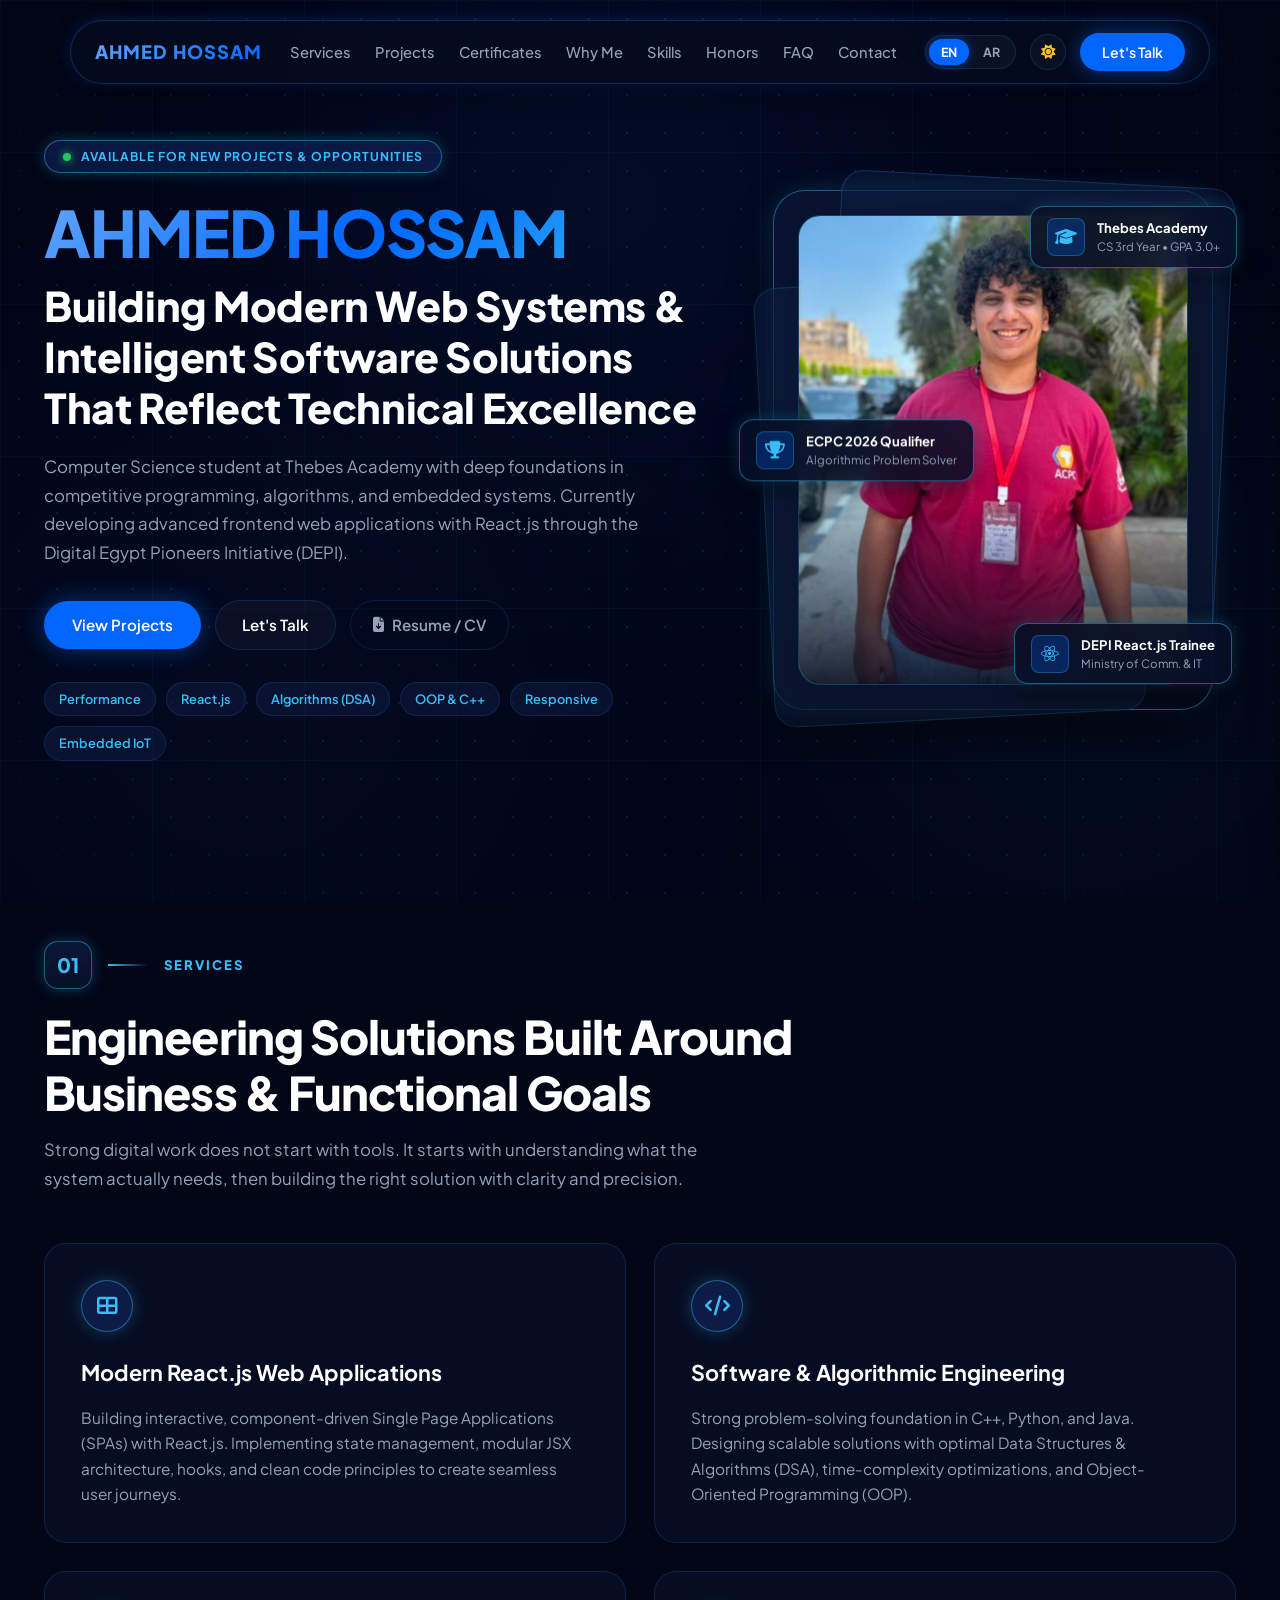
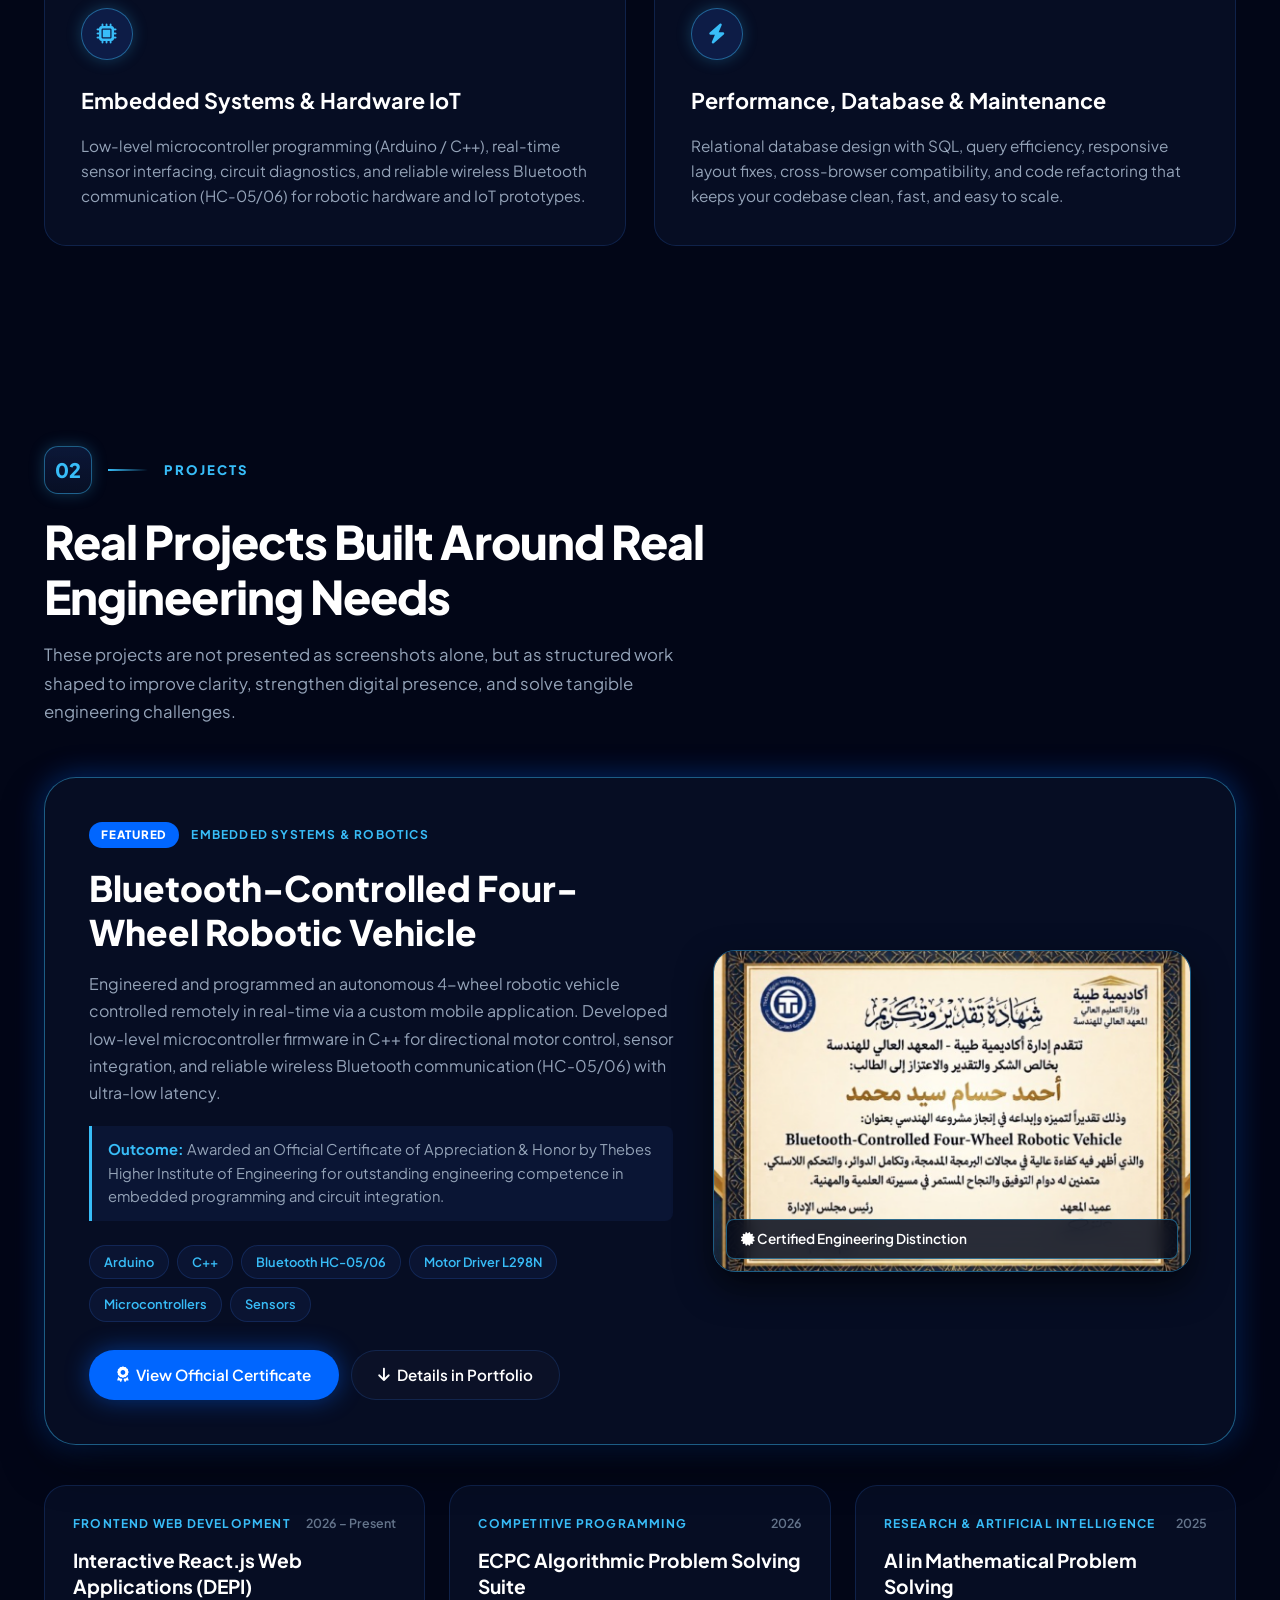
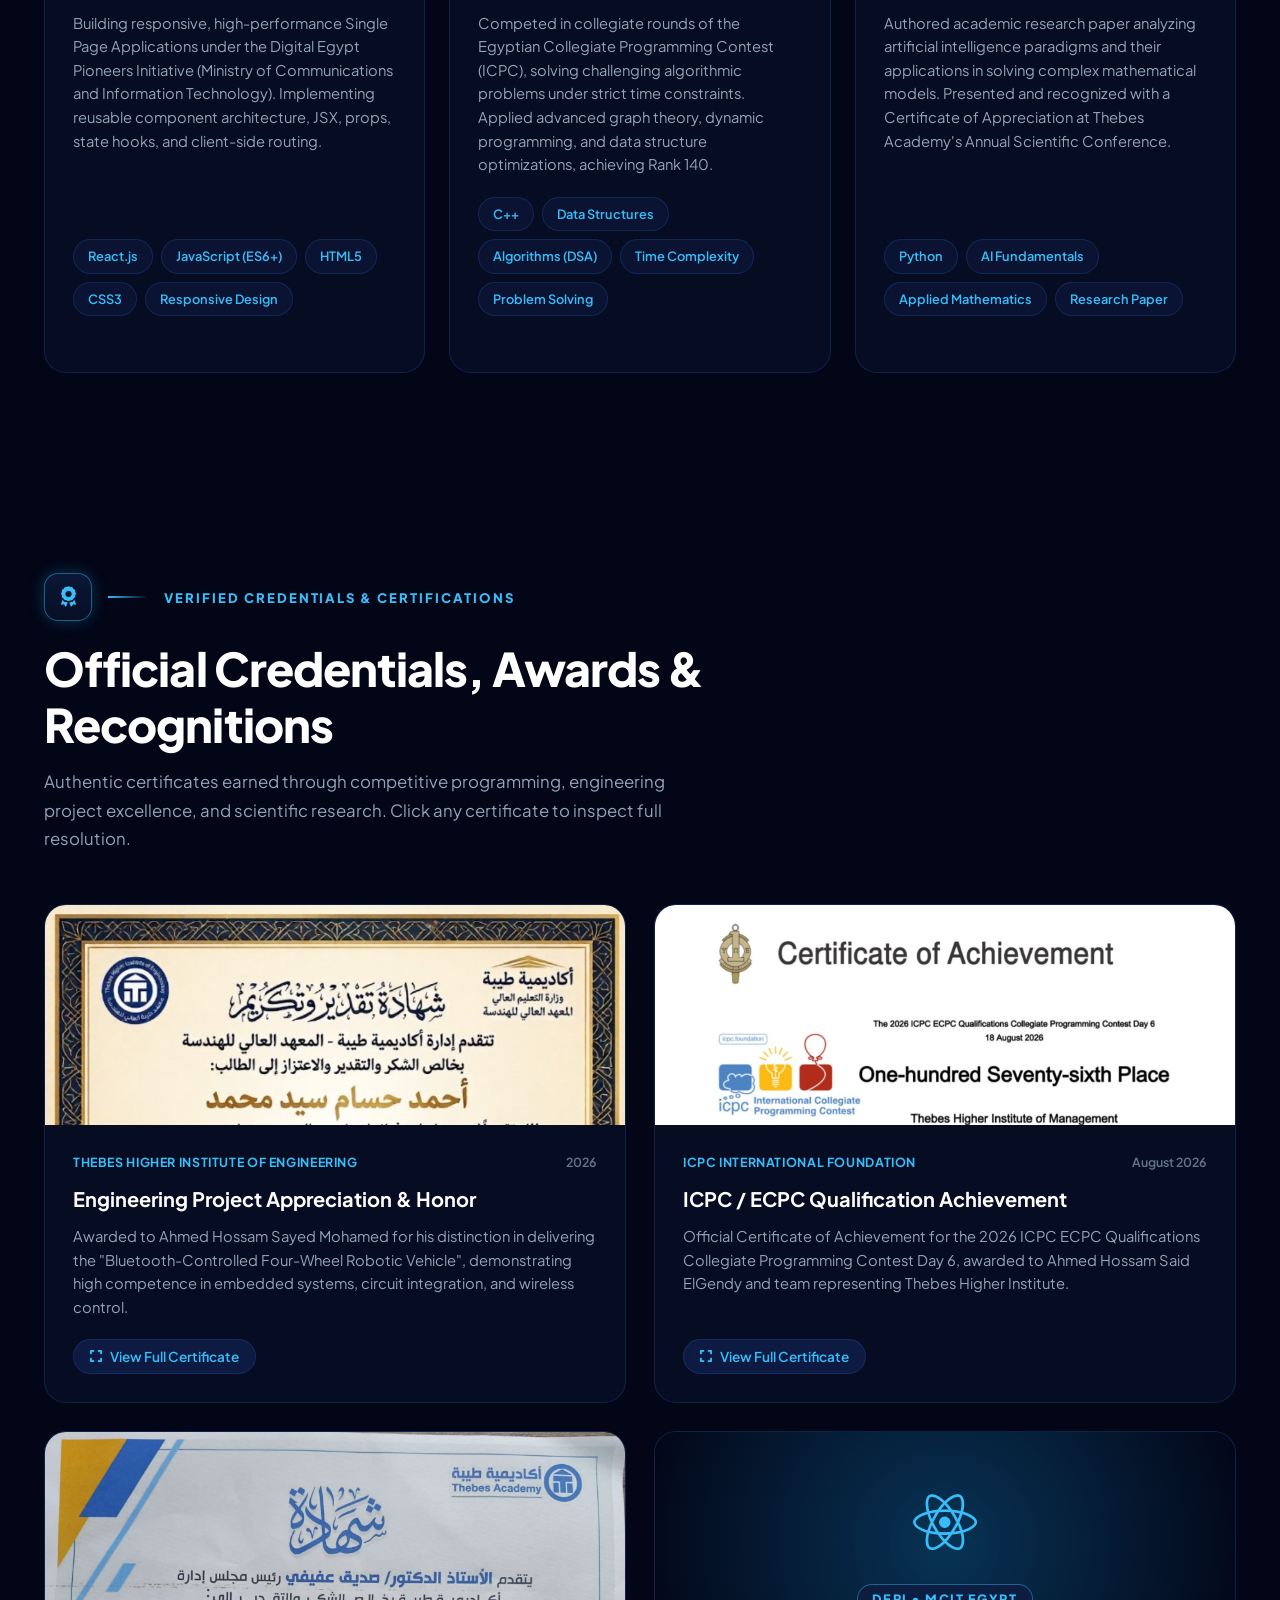
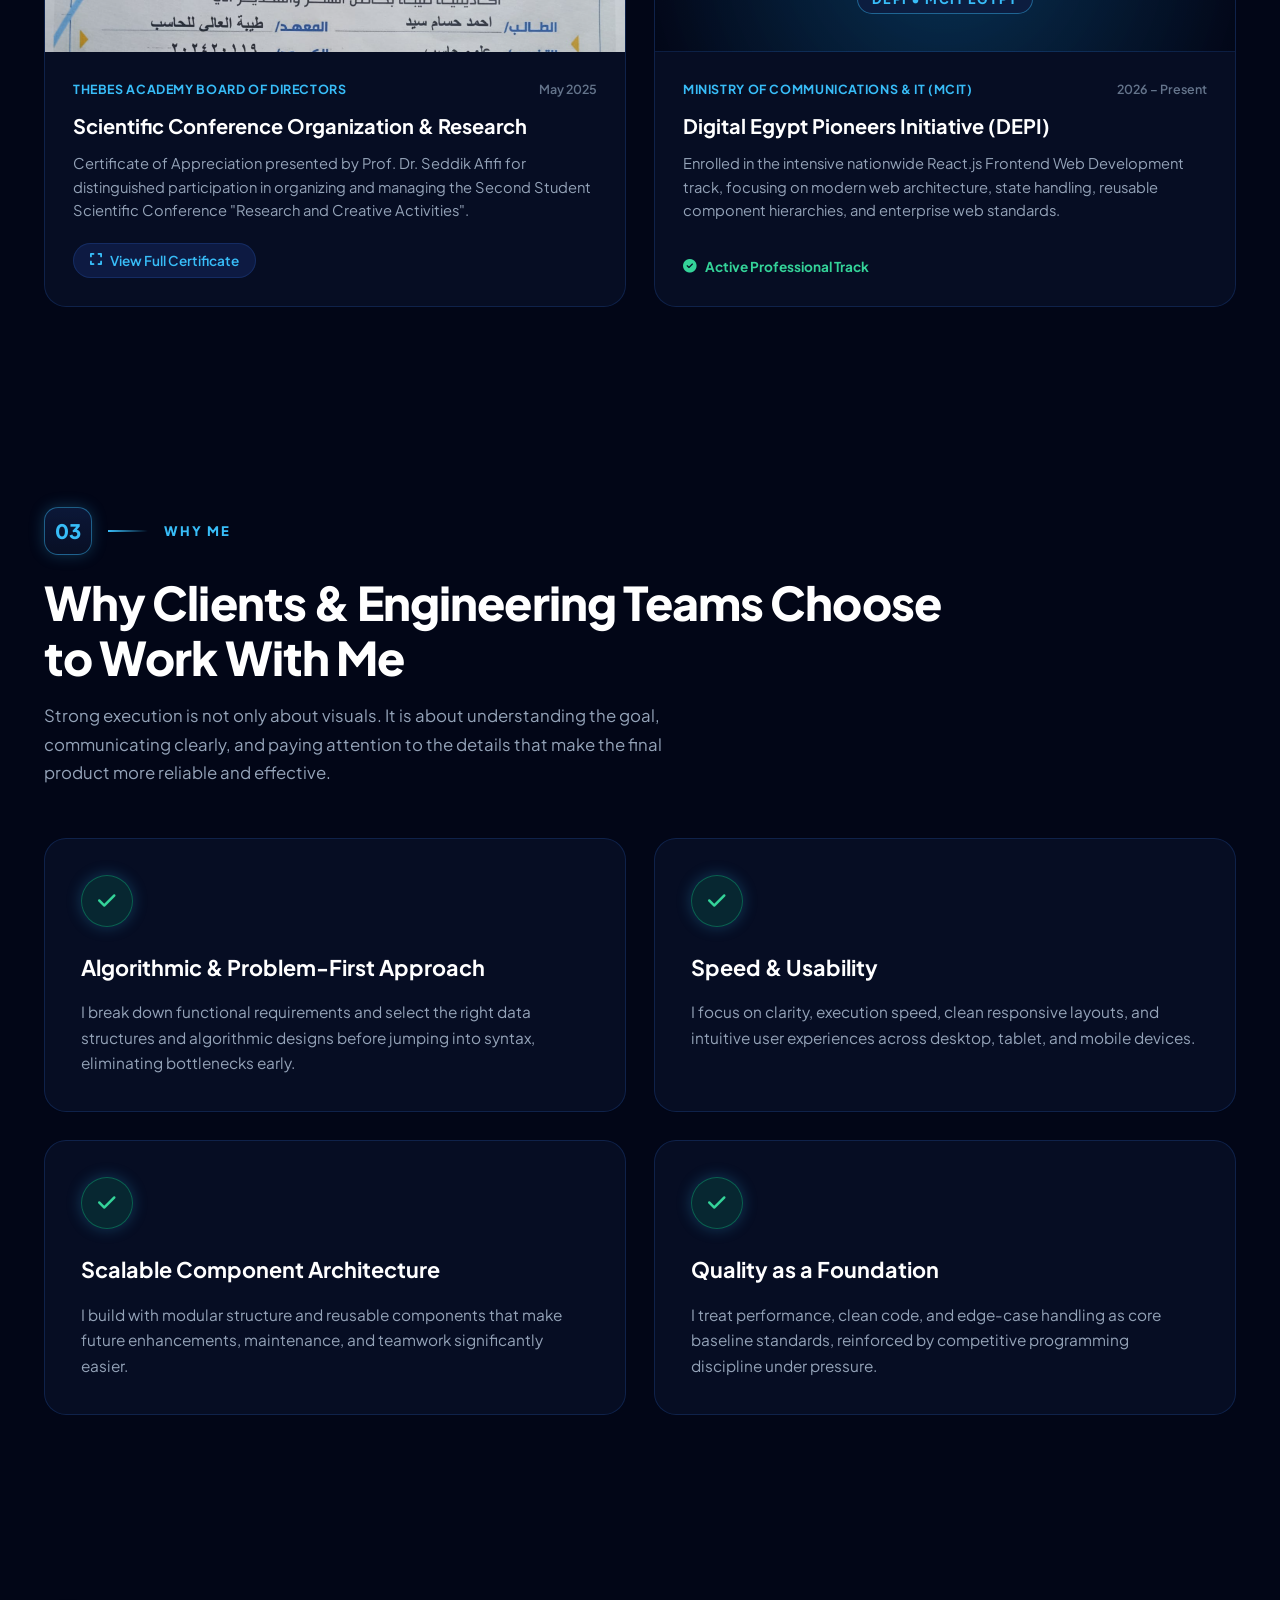
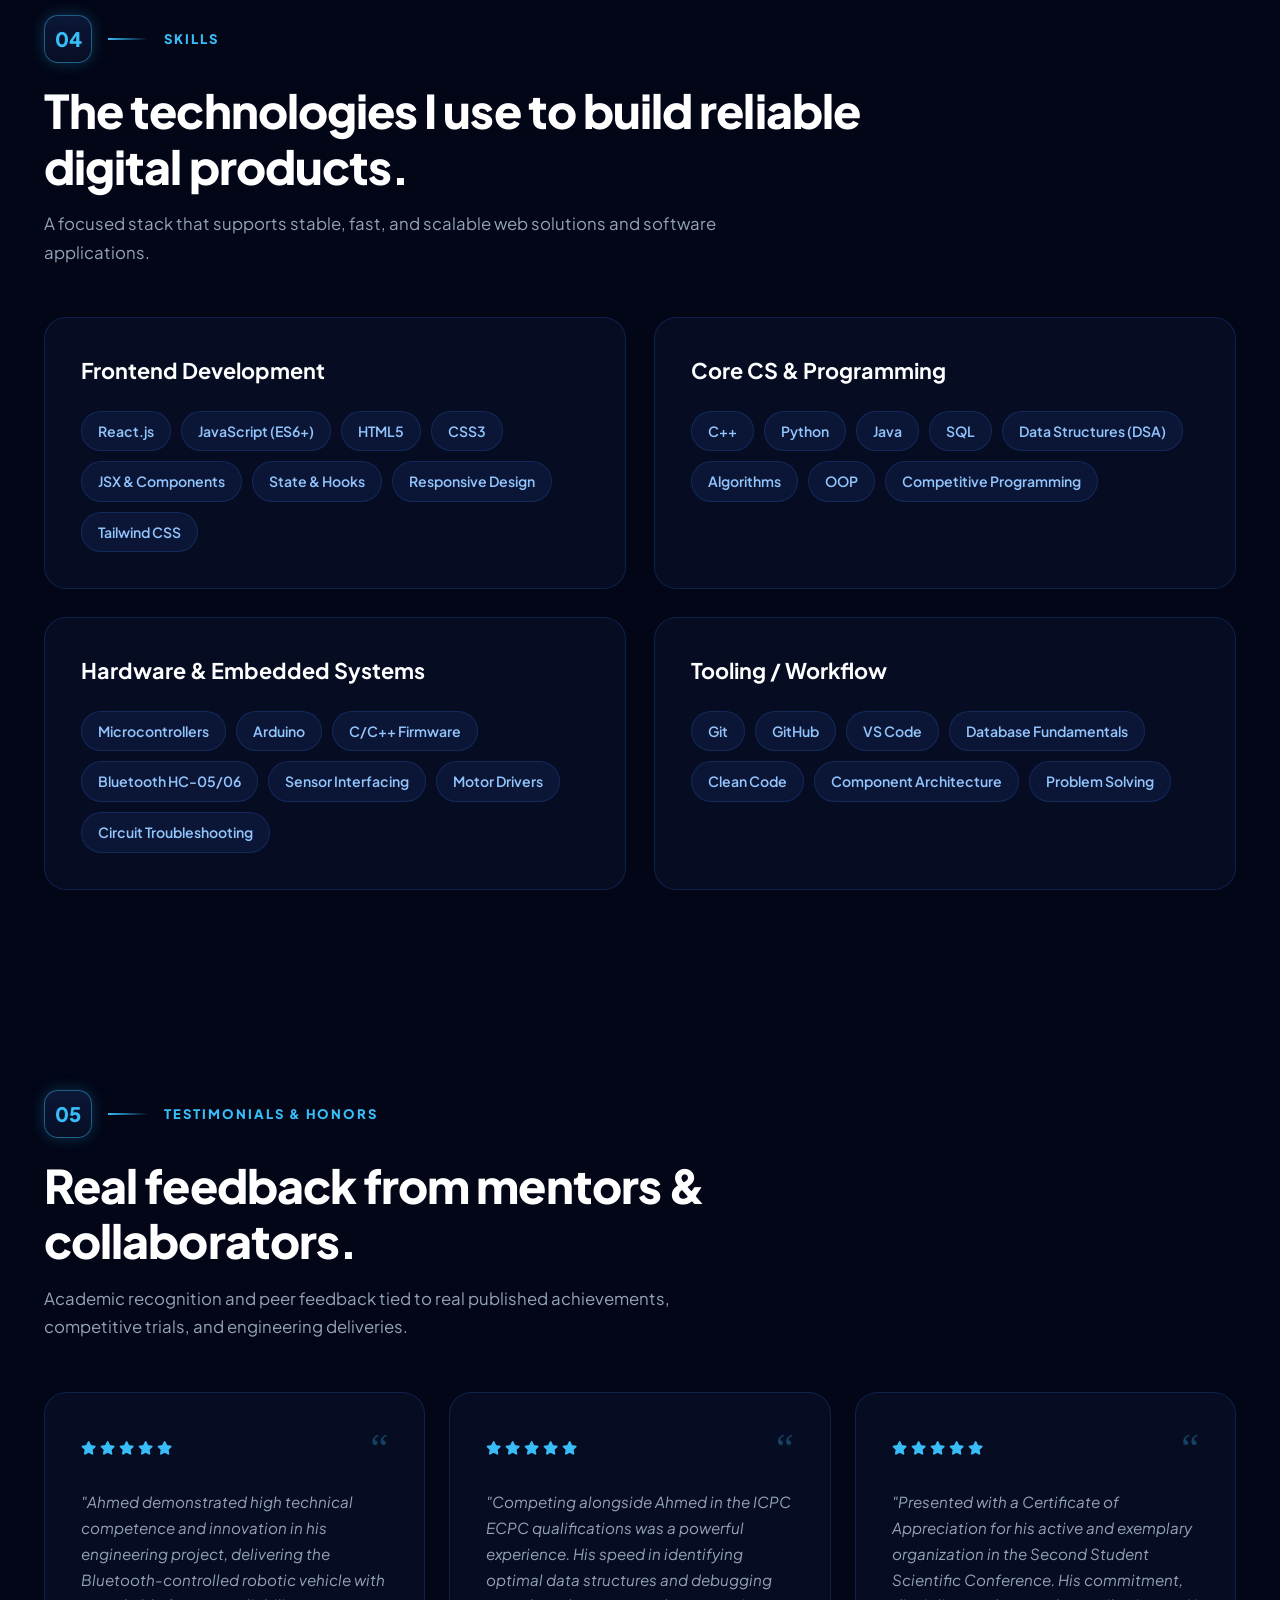
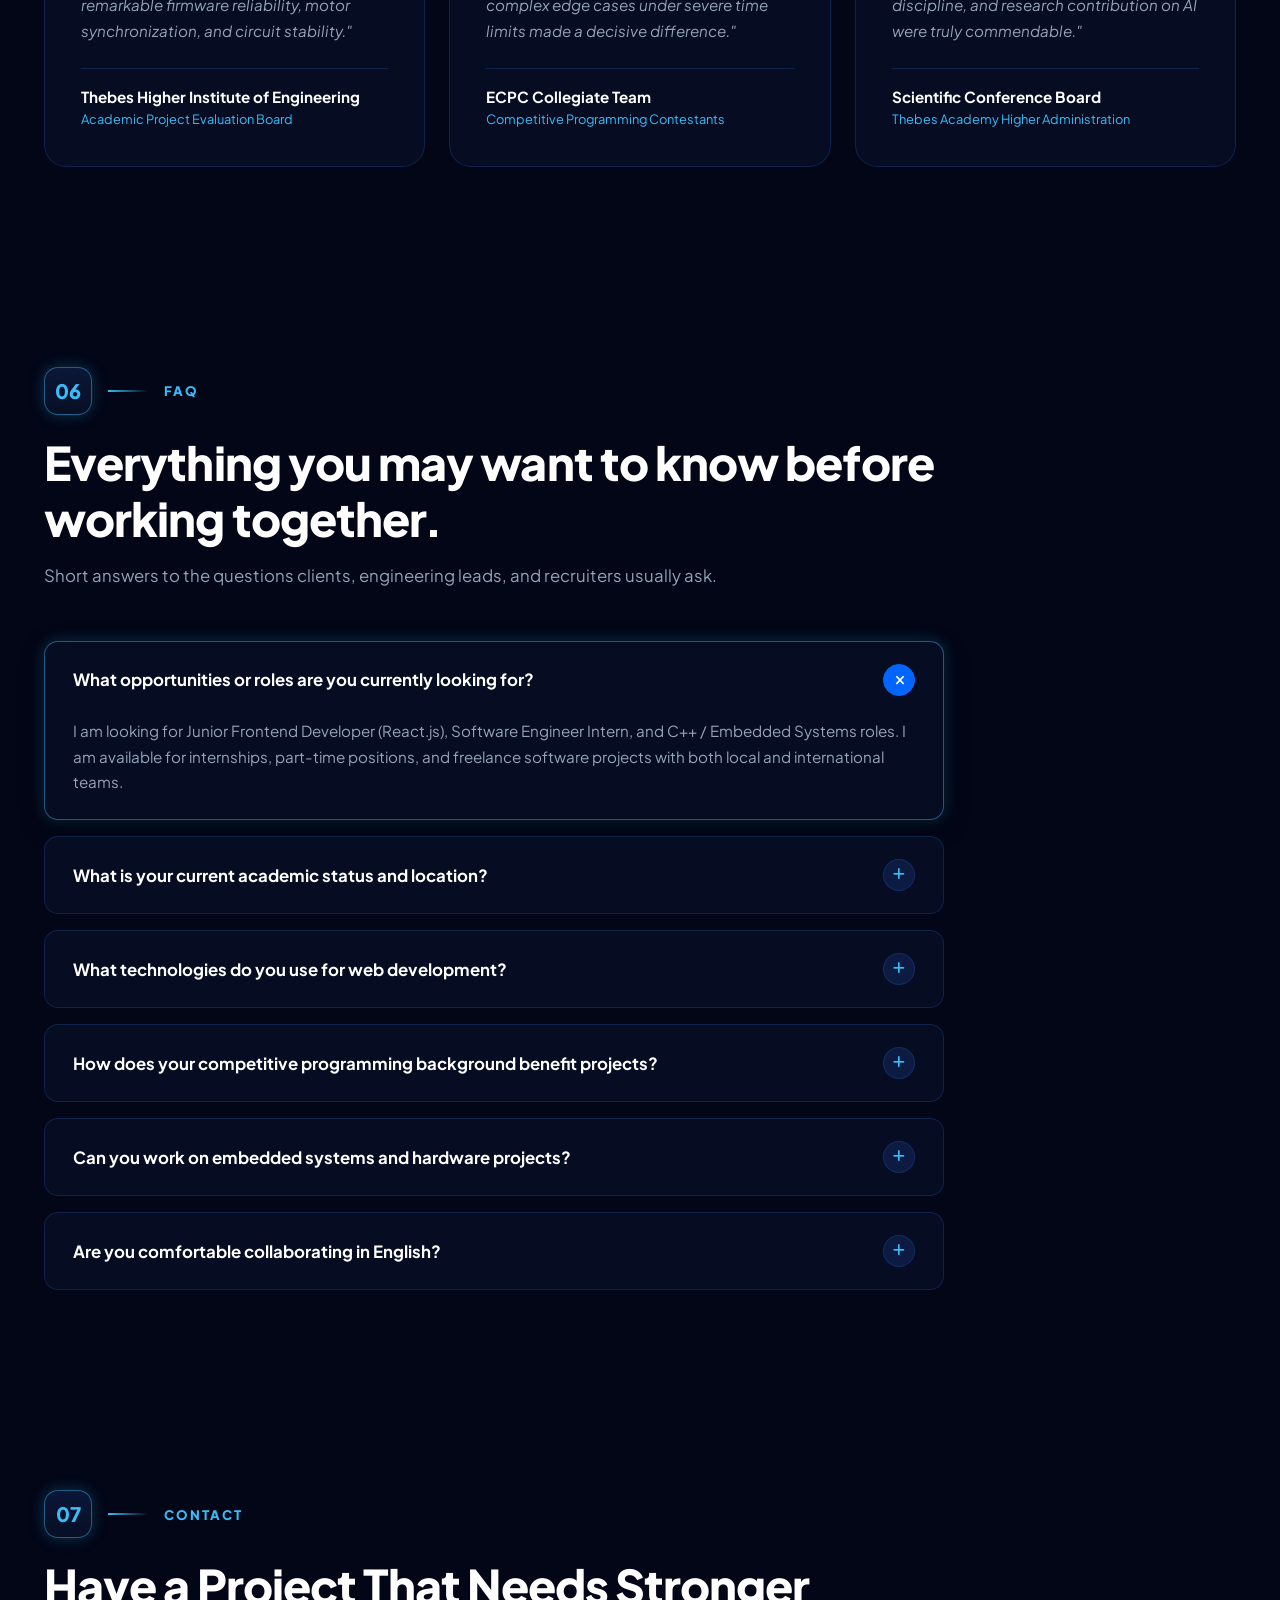
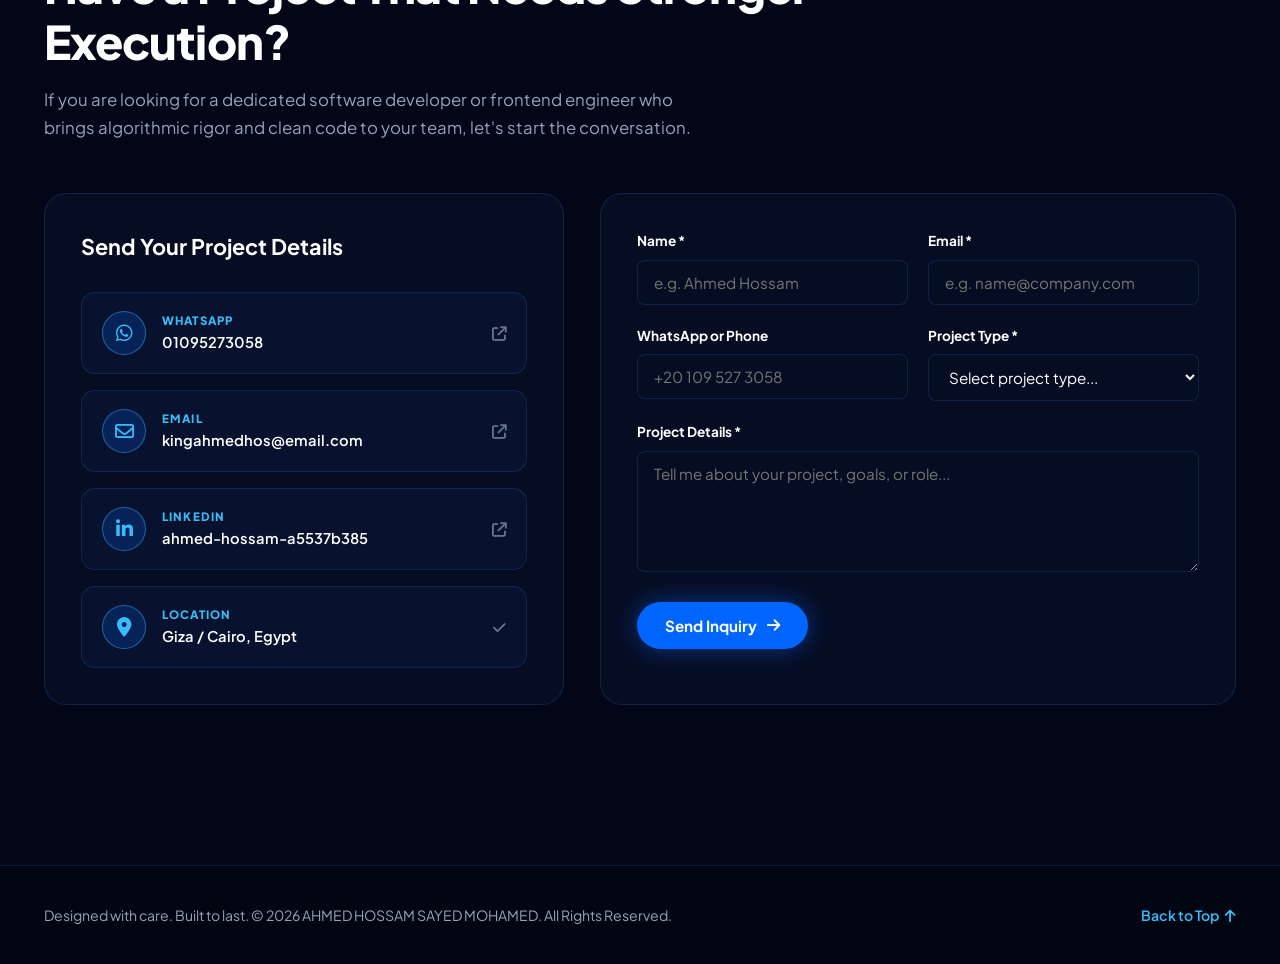
==== index.html @ f086a051 "init" ====
<!DOCTYPE html>
<html lang="en" dir="ltr" data-theme="dark">
<head>
  <meta charset="UTF-8" />
  <meta name="viewport" content="width=device-width, initial-scale=1.0" />
  <title>Ahmed Hossam | Software Engineer & Frontend Developer</title>
  <meta name="description" content="Portfolio of Ahmed Hossam Sayed Mohamed - Computer Science Student at Thebes Academy, React.js Frontend Trainee at DEPI, and ECPC Competitive Programming Qualifier." />
  <meta name="keywords" content="Ahmed Hossam, Software Engineer, React Developer, Frontend, Computer Science, Thebes Academy, DEPI, ECPC, Arduino, Embedded Systems" />
  
  <!-- Favicon -->
  <link rel="icon" type="image/svg+xml" href="data:image/svg+xml,<svg xmlns='http://www.w3.org/2000/svg' viewBox='0 0 100 100'><text y='.9em' font-size='90' fill='%2338bdf8'>AH</text></svg>" />
  
  <!-- Google Fonts: Plus Jakarta Sans (English) & Cairo / Alexandria (Arabic) -->
  <link rel="preconnect" href="https://fonts.googleapis.com" />
  <link rel="preconnect" href="https://fonts.gstatic.com" crossorigin />
  <link href="https://fonts.googleapis.com/css2?family=Alexandria:wght@400;500;600;700;800&family=Plus+Jakarta+Sans:wght@300;400;500;600;700;800&display=swap" rel="stylesheet" />
  
  <!-- Font Awesome Icons -->
  <link rel="stylesheet" href="https://cdnjs.cloudflare.com/ajax/libs/font-awesome/6.5.1/css/all.min.css" />
  
  <link rel="stylesheet" href="styles.css" />
</head>
<body>

  <!-- Tech Grid Background with Ambient Glows -->
  <div class="tech-bg">
    <div class="ambient-glow glow-1"></div>
    <div class="ambient-glow glow-2"></div>
    <div class="ambient-glow glow-3"></div>
    <div class="grid-overlay"></div>
    <div class="cross-marks-container" id="crossMarksContainer"></div>
  </div>

  <!-- Floating Island Navigation Bar -->
  <header class="header-nav-wrapper">
    <nav class="nav-pill" id="navbar">
      <a href="#hero" class="nav-brand">
        <span class="brand-text">AHMED HOSSAM</span>
      </a>

      <!-- Desktop Nav Links -->
      <ul class="nav-links" id="navLinks">
        <li><a href="#services" class="nav-link" data-i18n="nav_services">Services</a></li>
        <li><a href="#projects" class="nav-link" data-i18n="nav_projects">Projects</a></li>
        <li><a href="#certificates" class="nav-link" data-i18n="nav_certificates">Certificates</a></li>
        <li><a href="#why-me" class="nav-link" data-i18n="nav_why_me">Why Me</a></li>
        <li><a href="#skills" class="nav-link" data-i18n="nav_skills">Skills</a></li>
        <li><a href="#testimonials" class="nav-link" data-i18n="nav_testimonials">Honors</a></li>
        <li><a href="#faq" class="nav-link" data-i18n="nav_faq">FAQ</a></li>
        <li><a href="#contact" class="nav-link" data-i18n="nav_contact">Contact</a></li>
      </ul>

      <!-- Action Controls: Language, Theme, CTA -->
      <div class="nav-actions">
        <!-- Language Switcher -->
        <div class="lang-switch-group">
          <button type="button" class="lang-btn active" id="langEnBtn" aria-label="Switch to English">EN</button>
          <button type="button" class="lang-btn" id="langArBtn" aria-label="Switch to Arabic">AR</button>
        </div>

        <!-- Theme Toggle -->
        <button type="button" class="theme-toggle-btn" id="themeToggleBtn" aria-label="Toggle Dark/Light Mode">
          <i class="fa-solid fa-sun icon-sun"></i>
          <i class="fa-solid fa-moon icon-moon"></i>
        </button>

        <!-- Let's Talk CTA Button -->
        <a href="#contact" class="btn-talk" data-i18n="btn_talk">Let's Talk</a>

        <!-- Mobile Menu Hamburger -->
        <button type="button" class="mobile-menu-toggle" id="mobileMenuBtn" aria-label="Open Navigation Menu">
          <span></span>
          <span></span>
          <span></span>
        </button>
      </div>
    </nav>
  </header>

  <!-- Mobile Navigation Drawer -->
  <div class="mobile-drawer" id="mobileDrawer">
    <div class="mobile-drawer-header">
      <span class="brand-text">AHMED HOSSAM</span>
      <button type="button" class="close-drawer-btn" id="closeDrawerBtn" aria-label="Close menu">&times;</button>
    </div>
    <ul class="mobile-nav-links">
      <li><a href="#services" class="mobile-link" data-i18n="nav_services">Services</a></li>
      <li><a href="#projects" class="mobile-link" data-i18n="nav_projects">Projects</a></li>
      <li><a href="#certificates" class="mobile-link" data-i18n="nav_certificates">Certificates</a></li>
      <li><a href="#why-me" class="mobile-link" data-i18n="nav_why_me">Why Me</a></li>
      <li><a href="#skills" class="mobile-link" data-i18n="nav_skills">Skills</a></li>
      <li><a href="#testimonials" class="mobile-link" data-i18n="nav_testimonials">Honors</a></li>
      <li><a href="#faq" class="mobile-link" data-i18n="nav_faq">FAQ</a></li>
      <li><a href="#contact" class="mobile-link" data-i18n="nav_contact">Contact</a></li>
    </ul>
    <div class="mobile-drawer-footer">
      <a href="#contact" class="btn-talk mobile-talk-btn" data-i18n="btn_talk">Let's Talk</a>
    </div>
  </div>
  <div class="drawer-backdrop" id="drawerBackdrop"></div>

  <!-- MAIN CONTENT -->
  <main>

    <!-- HERO SECTION (Picture 1) -->
    <section class="hero-section" id="hero">
      <div class="container hero-container">
        <!-- Hero Text Content -->
        <div class="hero-content">
          <div class="availability-badge">
            <span class="pulse-indicator"></span>
            <span data-i18n="hero_status">AVAILABLE FOR NEW PROJECTS & OPPORTUNITIES</span>
          </div>

          <h1 class="hero-name">AHMED HOSSAM</h1>
          <h2 class="hero-headline" data-i18n="hero_title">
            Building Modern Web Systems & Intelligent Software Solutions That Reflect Technical Excellence
          </h2>

          <p class="hero-subtext" data-i18n="hero_subtext">
            Computer Science student at Thebes Academy with deep foundations in competitive programming, algorithms, and embedded systems. Currently developing advanced frontend web applications with React.js through the Digital Egypt Pioneers Initiative (DEPI).
          </p>

          <div class="hero-buttons">
            <a href="#projects" class="btn-primary" data-i18n="btn_view_projects">View Projects</a>
            <a href="#contact" class="btn-secondary" data-i18n="btn_lets_talk">Let's Talk</a>
            <a href="resume.html" class="btn-outline" target="_blank" data-i18n="btn_download_cv">
              <i class="fa-solid fa-file-arrow-down"></i> <span data-i18n="cv_text">Resume / CV</span>
            </a>
          </div>

          <!-- Feature Tags -->
          <div class="hero-tags">
            <span class="tag-pill" data-i18n="tag_performance">Performance</span>
            <span class="tag-pill" data-i18n="tag_react">React.js</span>
            <span class="tag-pill" data-i18n="tag_algorithms">Algorithms (DSA)</span>
            <span class="tag-pill" data-i18n="tag_oop">OOP & C++</span>
            <span class="tag-pill" data-i18n="tag_responsive">Responsive</span>
            <span class="tag-pill" data-i18n="tag_embedded">Embedded IoT</span>
          </div>
        </div>

        <!-- Hero Visual Showcase with Real Photo & Floating Badges -->
        <div class="hero-visual">
          <div class="portrait-glass-card">
            <!-- Ambient Glowing Core -->
            <div class="card-glow-core"></div>
            
            <!-- Real Photo of Ahmed Hossam -->
            <div class="portrait-frame">
              <img src="ahmed-hossam.png" alt="Ahmed Hossam Sayed" class="portrait-img" id="heroPhoto" />
              <div class="portrait-overlay"></div>
            </div>

            <!-- Floating High-Tech Achievement Badges -->
            <div class="floating-badge badge-top-right">
              <div class="badge-icon"><i class="fa-solid fa-graduation-cap"></i></div>
              <div class="badge-text">
                <span class="badge-label" data-i18n="badge_thebes_title">Thebes Academy</span>
                <span class="badge-desc" data-i18n="badge_thebes_sub">CS 3rd Year • GPA 3.0+</span>
              </div>
            </div>

            <div class="floating-badge badge-mid-left">
              <div class="badge-icon"><i class="fa-solid fa-trophy"></i></div>
              <div class="badge-text">
                <span class="badge-label" data-i18n="badge_ecpc_title">ECPC 2026 Qualifier</span>
                <span class="badge-desc" data-i18n="badge_ecpc_sub">Algorithmic Problem Solver</span>
              </div>
            </div>

            <div class="floating-badge badge-bottom-right">
              <div class="badge-icon"><i class="fa-brands fa-react"></i></div>
              <div class="badge-text">
                <span class="badge-label" data-i18n="badge_depi_title">DEPI React.js Trainee</span>
                <span class="badge-desc" data-i18n="badge_depi_sub">Ministry of Comm. & IT</span>
              </div>
            </div>

            <!-- Overlapping decorative glass cards (matching screenshot style) -->
            <div class="glass-plate plate-1"></div>
            <div class="glass-plate plate-2"></div>
          </div>
        </div>
      </div>
    </section>


    <!-- SECTION 01: SERVICES (Picture 2) -->
    <section class="section-block" id="services">
      <div class="container">
        <!-- Section Header -->
        <div class="section-header">
          <div class="section-badge-wrapper">
            <span class="section-number">01</span>
            <div class="section-line"></div>
            <span class="section-category" data-i18n="sec1_category">SERVICES</span>
          </div>
          <h2 class="section-title" data-i18n="sec1_title">Engineering Solutions Built Around Business & Functional Goals</h2>
          <p class="section-subtitle" data-i18n="sec1_subtitle">
            Strong digital work does not start with tools. It starts with understanding what the system actually needs, then building the right solution with clarity and precision.
          </p>
        </div>

        <!-- Services 4 Cards Grid -->
        <div class="cards-grid-2x2">
          <!-- Card 1 -->
          <div class="tech-card">
            <div class="card-icon-box">
              <i class="fa-solid fa-table-cells-large"></i>
            </div>
            <h3 class="card-title" data-i18n="service1_title">Modern React.js Web Applications</h3>
            <p class="card-desc" data-i18n="service1_desc">
              Building interactive, component-driven Single Page Applications (SPAs) with React.js. Implementing state management, modular JSX architecture, hooks, and clean code principles to create seamless user journeys.
            </p>
          </div>

          <!-- Card 2 -->
          <div class="tech-card">
            <div class="card-icon-box">
              <i class="fa-solid fa-code"></i>
            </div>
            <h3 class="card-title" data-i18n="service2_title">Software & Algorithmic Engineering</h3>
            <p class="card-desc" data-i18n="service2_desc">
              Strong problem-solving foundation in C++, Python, and Java. Designing scalable solutions with optimal Data Structures & Algorithms (DSA), time-complexity optimizations, and Object-Oriented Programming (OOP).
            </p>
          </div>

          <!-- Card 3 -->
          <div class="tech-card">
            <div class="card-icon-box">
              <i class="fa-solid fa-microchip"></i>
            </div>
            <h3 class="card-title" data-i18n="service3_title">Embedded Systems & Hardware IoT</h3>
            <p class="card-desc" data-i18n="service3_desc">
              Low-level microcontroller programming (Arduino / C++), real-time sensor interfacing, circuit diagnostics, and reliable wireless Bluetooth communication (HC-05/06) for robotic hardware and IoT prototypes.
            </p>
          </div>

          <!-- Card 4 -->
          <div class="tech-card">
            <div class="card-icon-box">
              <i class="fa-solid fa-bolt"></i>
            </div>
            <h3 class="card-title" data-i18n="service4_title">Performance, Database & Maintenance</h3>
            <p class="card-desc" data-i18n="service4_desc">
              Relational database design with SQL, query efficiency, responsive layout fixes, cross-browser compatibility, and code refactoring that keeps your codebase clean, fast, and easy to scale.
            </p>
          </div>
        </div>
      </div>
    </section>


    <!-- SECTION 02: PROJECTS (Picture 3) -->
    <section class="section-block" id="projects">
      <div class="container">
        <!-- Section Header -->
        <div class="section-header">
          <div class="section-badge-wrapper">
            <span class="section-number">02</span>
            <div class="section-line"></div>
            <span class="section-category" data-i18n="sec2_category">PROJECTS</span>
          </div>
          <h2 class="section-title" data-i18n="sec2_title">Real Projects Built Around Real Engineering Needs</h2>
          <p class="section-subtitle" data-i18n="sec2_subtitle">
            These projects are not presented as screenshots alone, but as structured work shaped to improve clarity, strengthen digital presence, and solve tangible engineering challenges.
          </p>
        </div>

        <!-- Featured Project 1: Bluetooth Robotic Vehicle (Horizontal Hero Card) -->
        <div class="featured-project-card">
          <div class="featured-project-content">
            <div class="project-badge-row">
              <span class="badge-featured" data-i18n="proj_badge_featured">FEATURED</span>
              <span class="badge-category" data-i18n="proj1_category">EMBEDDED SYSTEMS & ROBOTICS</span>
            </div>

            <h3 class="featured-title" data-i18n="proj1_title">Bluetooth-Controlled Four-Wheel Robotic Vehicle</h3>
            <p class="featured-text" data-i18n="proj1_desc">
              Engineered and programmed an autonomous 4-wheel robotic vehicle controlled remotely in real-time via a custom mobile application. Developed low-level microcontroller firmware in C++ for directional motor control, sensor integration, and reliable wireless Bluetooth communication (HC-05/06) with ultra-low latency.
            </p>

            <div class="featured-outcome">
              <strong data-i18n="proj1_outcome_label">Outcome:</strong>
              <span data-i18n="proj1_outcome_text">Awarded an Official Certificate of Appreciation & Honor by Thebes Higher Institute of Engineering for outstanding engineering competence in embedded programming and circuit integration.</span>
            </div>

            <!-- Tech Stack Pills -->
            <div class="project-tags">
              <span class="tag-pill">Arduino</span>
              <span class="tag-pill">C++</span>
              <span class="tag-pill">Bluetooth HC-05/06</span>
              <span class="tag-pill">Motor Driver L298N</span>
              <span class="tag-pill">Microcontrollers</span>
              <span class="tag-pill">Sensors</span>
            </div>

            <!-- Action Buttons -->
            <div class="featured-actions">
              <button type="button" class="btn-primary open-cert-btn" data-cert="robotics" data-i18n="btn_view_cert">
                <i class="fa-solid fa-award"></i> View Official Certificate
              </button>
              <a href="#certificates" class="btn-secondary" data-i18n="btn_project_details">
                <i class="fa-solid fa-arrow-down"></i> Details in Portfolio
              </a>
            </div>
          </div>

          <!-- Featured Project Visual Preview -->
          <div class="featured-project-preview">
            <div class="preview-card-inner">
              <img src="cert-robotics.png" alt="Robotic Vehicle Certificate of Honor" class="preview-img" />
              <div class="preview-badge-overlay">
                <span class="overlay-tag"><i class="fa-solid fa-certificate"></i> Certified Engineering Distinction</span>
              </div>
            </div>
          </div>
        </div>

        <!-- 3 Secondary Projects Grid -->
        <div class="projects-subgrid">
          <!-- Project 2: DEPI React.js Web Ecosystem -->
          <div class="project-subcard">
            <div class="subcard-header">
              <span class="badge-category" data-i18n="proj2_category">FRONTEND WEB DEVELOPMENT</span>
              <span class="project-date">2026 – Present</span>
            </div>
            <h3 class="subcard-title" data-i18n="proj2_title">Interactive React.js Web Applications (DEPI)</h3>
            <p class="subcard-desc" data-i18n="proj2_desc">
              Building responsive, high-performance Single Page Applications under the Digital Egypt Pioneers Initiative (Ministry of Communications and Information Technology). Implementing reusable component architecture, JSX, props, state hooks, and client-side routing.
            </p>
            <div class="project-tags">
              <span class="tag-pill">React.js</span>
              <span class="tag-pill">JavaScript (ES6+)</span>
              <span class="tag-pill">HTML5</span>
              <span class="tag-pill">CSS3</span>
              <span class="tag-pill">Responsive Design</span>
            </div>
          </div>

          <!-- Project 3: ECPC Competitive Programming Hub -->
          <div class="project-subcard">
            <div class="subcard-header">
              <span class="badge-category" data-i18n="proj3_category">COMPETITIVE PROGRAMMING</span>
              <span class="project-date">2026</span>
            </div>
            <h3 class="subcard-title" data-i18n="proj3_title">ECPC Algorithmic Problem Solving Suite</h3>
            <p class="subcard-desc" data-i18n="proj3_desc">
              Competed in collegiate rounds of the Egyptian Collegiate Programming Contest (ICPC), solving challenging algorithmic problems under strict time constraints. Applied advanced graph theory, dynamic programming, and data structure optimizations, achieving Rank 140.
            </p>
            <div class="project-tags">
              <span class="tag-pill">C++</span>
              <span class="tag-pill">Data Structures</span>
              <span class="tag-pill">Algorithms (DSA)</span>
              <span class="tag-pill">Time Complexity</span>
              <span class="tag-pill">Problem Solving</span>
            </div>
          </div>

          <!-- Project 4: Academic AI Research -->
          <div class="project-subcard">
            <div class="subcard-header">
              <span class="badge-category" data-i18n="proj4_category">RESEARCH & ARTIFICIAL INTELLIGENCE</span>
              <span class="project-date">2025</span>
            </div>
            <h3 class="subcard-title" data-i18n="proj4_title">AI in Mathematical Problem Solving</h3>
            <p class="subcard-desc" data-i18n="proj4_desc">
              Authored academic research paper analyzing artificial intelligence paradigms and their applications in solving complex mathematical models. Presented and recognized with a Certificate of Appreciation at Thebes Academy's Annual Scientific Conference.
            </p>
            <div class="project-tags">
              <span class="tag-pill">Python</span>
              <span class="tag-pill">AI Fundamentals</span>
              <span class="tag-pill">Applied Mathematics</span>
              <span class="tag-pill">Research Paper</span>
            </div>
          </div>
        </div>

      </div>
    </section>


    <!-- DEDICATED SECTION: CERTIFICATES & RECOGNITIONS -->
    <section class="section-block" id="certificates">
      <div class="container">
        <!-- Section Header -->
        <div class="section-header">
          <div class="section-badge-wrapper">
            <span class="section-number"><i class="fa-solid fa-award"></i></span>
            <div class="section-line"></div>
            <span class="section-category" data-i18n="cert_category">VERIFIED CREDENTIALS & CERTIFICATIONS</span>
          </div>
          <h2 class="section-title" data-i18n="cert_title">Official Credentials, Awards & Recognitions</h2>
          <p class="section-subtitle" data-i18n="cert_subtitle">
            Authentic certificates earned through competitive programming, engineering project excellence, and scientific research. Click any certificate to inspect full resolution.
          </p>
        </div>

        <!-- Certificates Grid -->
        <div class="certificates-grid">
          
          <!-- Certificate 1: Robotics Engineering -->
          <div class="cert-card" data-cert="robotics">
            <div class="cert-thumbnail-wrapper">
              <img src="cert-robotics.png" alt="Engineering Distinction: Bluetooth Robotic Vehicle" class="cert-thumb" />
              <div class="cert-hover-mask">
                <i class="fa-solid fa-magnifying-glass-plus"></i>
                <span data-i18n="cert_click_inspect">Click to Inspect</span>
              </div>
            </div>
            <div class="cert-info">
              <div class="cert-meta">
                <span class="cert-issuer">Thebes Higher Institute of Engineering</span>
                <span class="cert-year">2026</span>
              </div>
              <h3 class="cert-title" data-i18n="cert1_name">Engineering Project Appreciation & Honor</h3>
              <p class="cert-desc" data-i18n="cert1_text">
                Awarded to Ahmed Hossam Sayed Mohamed for his distinction in delivering the "Bluetooth-Controlled Four-Wheel Robotic Vehicle", demonstrating high competence in embedded systems, circuit integration, and wireless control.
              </p>
              <button type="button" class="btn-cert-inspect open-cert-btn" data-cert="robotics">
                <i class="fa-solid fa-expand"></i> <span data-i18n="btn_inspect">View Full Certificate</span>
              </button>
            </div>
          </div>

          <!-- Certificate 2: ICPC / ECPC Qualification -->
          <div class="cert-card" data-cert="ecpc">
            <div class="cert-thumbnail-wrapper">
              <img src="cert-ecpc.png" alt="2026 ICPC ECPC Qualifications Certificate of Achievement" class="cert-thumb" />
              <div class="cert-hover-mask">
                <i class="fa-solid fa-magnifying-glass-plus"></i>
                <span data-i18n="cert_click_inspect">Click to Inspect</span>
              </div>
            </div>
            <div class="cert-info">
              <div class="cert-meta">
                <span class="cert-issuer">ICPC International Foundation</span>
                <span class="cert-year">August 2026</span>
              </div>
              <h3 class="cert-title" data-i18n="cert2_name">ICPC / ECPC Qualification Achievement</h3>
              <p class="cert-desc" data-i18n="cert2_text">
                Official Certificate of Achievement for the 2026 ICPC ECPC Qualifications Collegiate Programming Contest Day 6, awarded to Ahmed Hossam Said ElGendy and team representing Thebes Higher Institute.
              </p>
              <button type="button" class="btn-cert-inspect open-cert-btn" data-cert="ecpc">
                <i class="fa-solid fa-expand"></i> <span data-i18n="btn_inspect">View Full Certificate</span>
              </button>
            </div>
          </div>

          <!-- Certificate 3: Conference Appreciation -->
          <div class="cert-card" data-cert="conference">
            <div class="cert-thumbnail-wrapper">
              <img src="cert-conference.png" alt="Thebes Academy Scientific Conference Appreciation" class="cert-thumb" />
              <div class="cert-hover-mask">
                <i class="fa-solid fa-magnifying-glass-plus"></i>
                <span data-i18n="cert_click_inspect">Click to Inspect</span>
              </div>
            </div>
            <div class="cert-info">
              <div class="cert-meta">
                <span class="cert-issuer">Thebes Academy Board of Directors</span>
                <span class="cert-year">May 2025</span>
              </div>
              <h3 class="cert-title" data-i18n="cert3_name">Scientific Conference Organization & Research</h3>
              <p class="cert-desc" data-i18n="cert3_text">
                Certificate of Appreciation presented by Prof. Dr. Seddik Afifi for distinguished participation in organizing and managing the Second Student Scientific Conference "Research and Creative Activities".
              </p>
              <button type="button" class="btn-cert-inspect open-cert-btn" data-cert="conference">
                <i class="fa-solid fa-expand"></i> <span data-i18n="btn_inspect">View Full Certificate</span>
              </button>
            </div>
          </div>

          <!-- Certificate 4: DEPI Ministry Program -->
          <div class="cert-card cert-track-card">
            <div class="cert-thumbnail-wrapper track-badge-visual">
              <div class="track-icon-wrapper">
                <i class="fa-brands fa-react"></i>
              </div>
              <span class="track-badge-pill">DEPI • MCIT EGYPT</span>
            </div>
            <div class="cert-info">
              <div class="cert-meta">
                <span class="cert-issuer">Ministry of Communications & IT (MCIT)</span>
                <span class="cert-year">2026 – Present</span>
              </div>
              <h3 class="cert-title" data-i18n="cert4_name">Digital Egypt Pioneers Initiative (DEPI)</h3>
              <p class="cert-desc" data-i18n="cert4_text">
                Enrolled in the intensive nationwide React.js Frontend Web Development track, focusing on modern web architecture, state handling, reusable component hierarchies, and enterprise web standards.
              </p>
              <div class="verified-status">
                <i class="fa-solid fa-circle-check"></i> <span data-i18n="cert_active_track">Active Professional Track</span>
              </div>
            </div>
          </div>

        </div>
      </div>
    </section>


    <!-- SECTION 03: WHY ME (Picture 4) -->
    <section class="section-block" id="why-me">
      <div class="container">
        <!-- Section Header -->
        <div class="section-header">
          <div class="section-badge-wrapper">
            <span class="section-number">03</span>
            <div class="section-line"></div>
            <span class="section-category" data-i18n="sec3_category">WHY ME</span>
          </div>
          <h2 class="section-title" data-i18n="sec3_title">Why Clients & Engineering Teams Choose to Work With Me</h2>
          <p class="section-subtitle" data-i18n="sec3_subtitle">
            Strong execution is not only about visuals. It is about understanding the goal, communicating clearly, and paying attention to the details that make the final product more reliable and effective.
          </p>
        </div>

        <!-- 4 Value Proposition Cards (Picture 4) -->
        <div class="cards-grid-2x2">
          <!-- Card 1 -->
          <div class="tech-card">
            <div class="card-icon-box checkmark-box">
              <i class="fa-solid fa-check"></i>
            </div>
            <h3 class="card-title" data-i18n="whyme1_title">Algorithmic & Problem-First Approach</h3>
            <p class="card-desc" data-i18n="whyme1_desc">
              I break down functional requirements and select the right data structures and algorithmic designs before jumping into syntax, eliminating bottlenecks early.
            </p>
          </div>

          <!-- Card 2 -->
          <div class="tech-card">
            <div class="card-icon-box checkmark-box">
              <i class="fa-solid fa-check"></i>
            </div>
            <h3 class="card-title" data-i18n="whyme2_title">Speed & Usability</h3>
            <p class="card-desc" data-i18n="whyme2_desc">
              I focus on clarity, execution speed, clean responsive layouts, and intuitive user experiences across desktop, tablet, and mobile devices.
            </p>
          </div>

          <!-- Card 3 -->
          <div class="tech-card">
            <div class="card-icon-box checkmark-box">
              <i class="fa-solid fa-check"></i>
            </div>
            <h3 class="card-title" data-i18n="whyme3_title">Scalable Component Architecture</h3>
            <p class="card-desc" data-i18n="whyme3_desc">
              I build with modular structure and reusable components that make future enhancements, maintenance, and teamwork significantly easier.
            </p>
          </div>

          <!-- Card 4 -->
          <div class="tech-card">
            <div class="card-icon-box checkmark-box">
              <i class="fa-solid fa-check"></i>
            </div>
            <h3 class="card-title" data-i18n="whyme4_title">Quality as a Foundation</h3>
            <p class="card-desc" data-i18n="whyme4_desc">
              I treat performance, clean code, and edge-case handling as core baseline standards, reinforced by competitive programming discipline under pressure.
            </p>
          </div>
        </div>
      </div>
    </section>


    <!-- SECTION 04: SKILLS (Picture 5) -->
    <section class="section-block" id="skills">
      <div class="container">
        <!-- Section Header -->
        <div class="section-header">
          <div class="section-badge-wrapper">
            <span class="section-number">04</span>
            <div class="section-line"></div>
            <span class="section-category" data-i18n="sec4_category">SKILLS</span>
          </div>
          <h2 class="section-title" data-i18n="sec4_title">The technologies I use to build reliable digital products.</h2>
          <p class="section-subtitle" data-i18n="sec4_subtitle">
            A focused stack that supports stable, fast, and scalable web solutions and software applications.
          </p>
        </div>

        <!-- 4 Categorized Skill Cards (Picture 5) -->
        <div class="cards-grid-2x2">
          <!-- Card 1: Frontend -->
          <div class="tech-card skills-card">
            <h3 class="card-title" data-i18n="skill_group1_title">Frontend Development</h3>
            <div class="pills-container">
              <span class="skill-pill">React.js</span>
              <span class="skill-pill">JavaScript (ES6+)</span>
              <span class="skill-pill">HTML5</span>
              <span class="skill-pill">CSS3</span>
              <span class="skill-pill">JSX & Components</span>
              <span class="skill-pill">State & Hooks</span>
              <span class="skill-pill">Responsive Design</span>
              <span class="skill-pill">Tailwind CSS</span>
            </div>
          </div>

          <!-- Card 2: Programming & CS Core -->
          <div class="tech-card skills-card">
            <h3 class="card-title" data-i18n="skill_group2_title">Core CS & Programming</h3>
            <div class="pills-container">
              <span class="skill-pill">C++</span>
              <span class="skill-pill">Python</span>
              <span class="skill-pill">Java</span>
              <span class="skill-pill">SQL</span>
              <span class="skill-pill">Data Structures (DSA)</span>
              <span class="skill-pill">Algorithms</span>
              <span class="skill-pill">OOP</span>
              <span class="skill-pill">Competitive Programming</span>
            </div>
          </div>

          <!-- Card 3: Hardware & Embedded -->
          <div class="tech-card skills-card">
            <h3 class="card-title" data-i18n="skill_group3_title">Hardware & Embedded Systems</h3>
            <div class="pills-container">
              <span class="skill-pill">Microcontrollers</span>
              <span class="skill-pill">Arduino</span>
              <span class="skill-pill">C/C++ Firmware</span>
              <span class="skill-pill">Bluetooth HC-05/06</span>
              <span class="skill-pill">Sensor Interfacing</span>
              <span class="skill-pill">Motor Drivers</span>
              <span class="skill-pill">Circuit Troubleshooting</span>
            </div>
          </div>

          <!-- Card 4: Tooling / Workflow -->
          <div class="tech-card skills-card">
            <h3 class="card-title" data-i18n="skill_group4_title">Tooling / Workflow</h3>
            <div class="pills-container">
              <span class="skill-pill">Git</span>
              <span class="skill-pill">GitHub</span>
              <span class="skill-pill">VS Code</span>
              <span class="skill-pill">Database Fundamentals</span>
              <span class="skill-pill">Clean Code</span>
              <span class="skill-pill">Component Architecture</span>
              <span class="skill-pill">Problem Solving</span>
            </div>
          </div>
        </div>
      </div>
    </section>


    <!-- SECTION 05: TESTIMONIALS / HONORS (Picture 6) -->
    <section class="section-block" id="testimonials">
      <div class="container">
        <!-- Section Header -->
        <div class="section-header">
          <div class="section-badge-wrapper">
            <span class="section-number">05</span>
            <div class="section-line"></div>
            <span class="section-category" data-i18n="sec5_category">TESTIMONIALS & HONORS</span>
          </div>
          <h2 class="section-title" data-i18n="sec5_title">Real feedback from mentors & collaborators.</h2>
          <p class="section-subtitle" data-i18n="sec5_subtitle">
            Academic recognition and peer feedback tied to real published achievements, competitive trials, and engineering deliveries.
          </p>
        </div>

        <!-- 3 Testimonial Cards (Picture 6) -->
        <div class="testimonials-grid">
          <!-- Review 1 -->
          <div class="tech-card testimonial-card">
            <div class="testimonial-header">
              <div class="stars-row">
                <i class="fa-solid fa-star"></i>
                <i class="fa-solid fa-star"></i>
                <i class="fa-solid fa-star"></i>
                <i class="fa-solid fa-star"></i>
                <i class="fa-solid fa-star"></i>
              </div>
              <div class="quote-mark">“</div>
            </div>
            <p class="testimonial-text" data-i18n="test1_text">
              "Ahmed demonstrated high technical competence and innovation in his engineering project, delivering the Bluetooth-controlled robotic vehicle with remarkable firmware reliability, motor synchronization, and circuit stability."
            </p>
            <div class="testimonial-author">
              <strong class="author-name" data-i18n="test1_author">Thebes Higher Institute of Engineering</strong>
              <span class="author-role" data-i18n="test1_role">Academic Project Evaluation Board</span>
            </div>
          </div>

          <!-- Review 2 -->
          <div class="tech-card testimonial-card">
            <div class="testimonial-header">
              <div class="stars-row">
                <i class="fa-solid fa-star"></i>
                <i class="fa-solid fa-star"></i>
                <i class="fa-solid fa-star"></i>
                <i class="fa-solid fa-star"></i>
                <i class="fa-solid fa-star"></i>
              </div>
              <div class="quote-mark">“</div>
            </div>
            <p class="testimonial-text" data-i18n="test2_text">
              "Competing alongside Ahmed in the ICPC ECPC qualifications was a powerful experience. His speed in identifying optimal data structures and debugging complex edge cases under severe time limits made a decisive difference."
            </p>
            <div class="testimonial-author">
              <strong class="author-name" data-i18n="test2_author">ECPC Collegiate Team</strong>
              <span class="author-role" data-i18n="test2_role">Competitive Programming Contestants</span>
            </div>
          </div>

          <!-- Review 3 -->
          <div class="tech-card testimonial-card">
            <div class="testimonial-header">
              <div class="stars-row">
                <i class="fa-solid fa-star"></i>
                <i class="fa-solid fa-star"></i>
                <i class="fa-solid fa-star"></i>
                <i class="fa-solid fa-star"></i>
                <i class="fa-solid fa-star"></i>
              </div>
              <div class="quote-mark">“</div>
            </div>
            <p class="testimonial-text" data-i18n="test3_text">
              "Presented with a Certificate of Appreciation for his active and exemplary organization in the Second Student Scientific Conference. His commitment, discipline, and research contribution on AI were truly commendable."
            </p>
            <div class="testimonial-author">
              <strong class="author-name" data-i18n="test3_author">Scientific Conference Board</strong>
              <span class="author-role" data-i18n="test3_role">Thebes Academy Higher Administration</span>
            </div>
          </div>
        </div>
      </div>
    </section>


    <!-- SECTION 06: FAQ (Picture 7) -->
    <section class="section-block" id="faq">
      <div class="container">
        <!-- Section Header -->
        <div class="section-header">
          <div class="section-badge-wrapper">
            <span class="section-number">06</span>
            <div class="section-line"></div>
            <span class="section-category" data-i18n="sec6_category">FAQ</span>
          </div>
          <h2 class="section-title" data-i18n="sec6_title">Everything you may want to know before working together.</h2>
          <p class="section-subtitle" data-i18n="sec6_subtitle">
            Short answers to the questions clients, engineering leads, and recruiters usually ask.
          </p>
        </div>

        <!-- FAQ Accordion List (Picture 7) -->
        <div class="faq-accordion-list">
          <!-- FAQ 1 -->
          <div class="faq-item active">
            <button type="button" class="faq-question">
              <span data-i18n="faq1_q">What opportunities or roles are you currently looking for?</span>
              <span class="faq-toggle-icon"><i class="fa-solid fa-xmark"></i></span>
            </button>
            <div class="faq-answer">
              <p data-i18n="faq1_a">
                I am looking for Junior Frontend Developer (React.js), Software Engineer Intern, and C++ / Embedded Systems roles. I am available for internships, part-time positions, and freelance software projects with both local and international teams.
              </p>
            </div>
          </div>

          <!-- FAQ 2 -->
          <div class="faq-item">
            <button type="button" class="faq-question">
              <span data-i18n="faq2_q">What is your current academic status and location?</span>
              <span class="faq-toggle-icon"><i class="fa-solid fa-plus"></i></span>
            </button>
            <div class="faq-answer">
              <p data-i18n="faq2_a">
                I am currently a third-year Computer Science student at Thebes Academy in Cairo/Giza, Egypt (graduating 2028), maintaining an academic GPA of 3.0+.
              </p>
            </div>
          </div>

          <!-- FAQ 3 -->
          <div class="faq-item">
            <button type="button" class="faq-question">
              <span data-i18n="faq3_q">What technologies do you use for web development?</span>
              <span class="faq-toggle-icon"><i class="fa-solid fa-plus"></i></span>
            </button>
            <div class="faq-answer">
              <p data-i18n="faq3_a">
                I specialize in React.js, modern JavaScript (ES6+), HTML5, CSS3, Tailwind CSS, component modularization, state management hooks, and REST API integration learned through intensive hands-on training at the Digital Egypt Pioneers Initiative (DEPI).
              </p>
            </div>
          </div>

          <!-- FAQ 4 -->
          <div class="faq-item">
            <button type="button" class="faq-question">
              <span data-i18n="faq4_q">How does your competitive programming background benefit projects?</span>
              <span class="faq-toggle-icon"><i class="fa-solid fa-plus"></i></span>
            </button>
            <div class="faq-answer">
              <p data-i18n="faq4_a">
                Having competed in the ECPC (ICPC qualification), I analyze problems mathematically, select optimal algorithms and data structures, minimize time/space complexity, and test thoroughly for edge cases to ensure bug-free, high-speed execution.
              </p>
            </div>
          </div>

          <!-- FAQ 5 -->
          <div class="faq-item">
            <button type="button" class="faq-question">
              <span data-i18n="faq5_q">Can you work on embedded systems and hardware projects?</span>
              <span class="faq-toggle-icon"><i class="fa-solid fa-plus"></i></span>
            </button>
            <div class="faq-answer">
              <p data-i18n="faq5_a">
                Yes! I have hands-on experience programming microcontrollers (Arduino) using C++, integrating motor drivers (L298N), configuring HC-05/06 Bluetooth modules, and reading environmental sensors for real-time robotic systems.
              </p>
            </div>
          </div>

          <!-- FAQ 6 -->
          <div class="faq-item">
            <button type="button" class="faq-question">
              <span data-i18n="faq6_q">Are you comfortable collaborating in English?</span>
              <span class="faq-toggle-icon"><i class="fa-solid fa-plus"></i></span>
            </button>
            <div class="faq-answer">
              <p data-i18n="faq6_a">
                Yes. I have intermediate to upper-intermediate English proficiency (B2+) alongside native Arabic, making it easy to participate in international code reviews, documentation, and agile team communication.
              </p>
            </div>
          </div>
        </div>
      </div>
    </section>


    <!-- SECTION 07: CONTACT (Picture 8) -->
    <section class="section-block" id="contact">
      <div class="container">
        <!-- Section Header -->
        <div class="section-header">
          <div class="section-badge-wrapper">
            <span class="section-number">07</span>
            <div class="section-line"></div>
            <span class="section-category" data-i18n="sec7_category">CONTACT</span>
          </div>
          <h2 class="section-title" data-i18n="sec7_title">Have a Project That Needs Stronger Execution?</h2>
          <p class="section-subtitle" data-i18n="sec7_subtitle">
            If you are looking for a dedicated software developer or frontend engineer who brings algorithmic rigor and clean code to your team, let's start the conversation.
          </p>
        </div>

        <!-- Contact Two-Column Layout (Picture 8) -->
        <div class="contact-grid">
          <!-- Left Column: Direct Channels -->
          <div class="contact-channels-card">
            <h3 class="channels-title" data-i18n="contact_channels_title">Send Your Project Details</h3>

            <div class="channel-items-list">
              <!-- WhatsApp -->
              <a href="https://wa.me/201095273058" target="_blank" rel="noopener noreferrer" class="channel-item">
                <div class="channel-icon-box">
                  <i class="fa-brands fa-whatsapp"></i>
                </div>
                <div class="channel-info">
                  <span class="channel-type" data-i18n="channel_whatsapp">WHATSAPP</span>
                  <span class="channel-val">01095273058</span>
                </div>
                <div class="channel-arrow"><i class="fa-solid fa-arrow-up-right-from-square"></i></div>
              </a>

              <!-- Email -->
              <a href="mailto:kingahmedhos@email.com" class="channel-item">
                <div class="channel-icon-box">
                  <i class="fa-regular fa-envelope"></i>
                </div>
                <div class="channel-info">
                  <span class="channel-type" data-i18n="channel_email">EMAIL</span>
                  <span class="channel-val">kingahmedhos@email.com</span>
                </div>
                <div class="channel-arrow"><i class="fa-solid fa-arrow-up-right-from-square"></i></div>
              </a>

              <!-- LinkedIn -->
              <a href="https://linkedin.com/in/ahmed-hossam-a5537b385" target="_blank" rel="noopener noreferrer" class="channel-item">
                <div class="channel-icon-box">
                  <i class="fa-brands fa-linkedin-in"></i>
                </div>
                <div class="channel-info">
                  <span class="channel-type" data-i18n="channel_linkedin">LINKEDIN</span>
                  <span class="channel-val">ahmed-hossam-a5537b385</span>
                </div>
                <div class="channel-arrow"><i class="fa-solid fa-arrow-up-right-from-square"></i></div>
              </a>

              <!-- Location / City -->
              <div class="channel-item">
                <div class="channel-icon-box">
                  <i class="fa-solid fa-location-dot"></i>
                </div>
                <div class="channel-info">
                  <span class="channel-type" data-i18n="channel_location">LOCATION</span>
                  <span class="channel-val" data-i18n="channel_location_val">Giza / Cairo, Egypt</span>
                </div>
                <div class="channel-arrow"><i class="fa-solid fa-check"></i></div>
              </div>
            </div>
          </div>

          <!-- Right Column: Interactive Inquiry Form -->
          <div class="contact-form-card">
            <form id="contactForm" class="inquiry-form" novalidate>
              <div class="form-row">
                <div class="form-group">
                  <label for="formName" data-i18n="form_name">Name *</label>
                  <input type="text" id="formName" name="name" placeholder="e.g. Ahmed Hossam" required />
                </div>
                <div class="form-group">
                  <label for="formEmail" data-i18n="form_email">Email *</label>
                  <input type="email" id="formEmail" name="email" placeholder="e.g. name@company.com" required />
                </div>
              </div>

              <div class="form-row">
                <div class="form-group">
                  <label for="formPhone" data-i18n="form_phone">WhatsApp or Phone</label>
                  <input type="tel" id="formPhone" name="phone" placeholder="+20 109 527 3058" />
                </div>
                <div class="form-group">
                  <label for="formProject" data-i18n="form_project_type">Project Type *</label>
                  <select id="formProject" name="project_type" required>
                    <option value="" disabled selected data-i18n="opt_select">Select project type...</option>
                    <option value="Frontend Web App" data-i18n="opt_frontend">Frontend / React Web App</option>
                    <option value="Software / Algorithm" data-i18n="opt_software">Software & Algorithmic Logic</option>
                    <option value="Embedded / Arduino" data-i18n="opt_embedded">Embedded / IoT Project</option>
                    <option value="Job / Internship" data-i18n="opt_job">Job / Internship Opportunity</option>
                    <option value="Other" data-i18n="opt_other">Other Collaboration</option>
                  </select>
                </div>
              </div>

              <div class="form-group">
                <label for="formDetails" data-i18n="form_details">Project Details *</label>
                <textarea id="formDetails" name="message" rows="5" placeholder="Tell me about your project, goals, or role..." required></textarea>
              </div>

              <button type="submit" class="btn-submit" id="submitBtn">
                <span data-i18n="btn_send_inquiry">Send Inquiry</span>
                <i class="fa-solid fa-arrow-right"></i>
              </button>

              <div class="form-feedback" id="formFeedback"></div>
            </form>
          </div>
        </div>
      </div>
    </section>

  </main>

  <!-- FOOTER -->
  <footer class="site-footer">
    <div class="container footer-container">
      <p class="footer-copy" data-i18n="footer_copy">
        Designed with care. Built to last. © 2026 AHMED HOSSAM SAYED MOHAMED. All Rights Reserved.
      </p>
      <div class="footer-links">
        <a href="#hero" data-i18n="footer_back_top">Back to Top <i class="fa-solid fa-arrow-up"></i></a>
      </div>
    </div>
  </footer>

  <!-- CERTIFICATE LIGHTBOX MODAL -->
  <div class="cert-modal-backdrop" id="certModal">
    <div class="cert-modal-dialog">
      <button type="button" class="cert-modal-close" id="certModalClose" aria-label="Close modal">&times;</button>
      <div class="cert-modal-content">
        <div class="cert-modal-image-wrapper">
          <img src="" alt="Full Certificate View" id="modalCertImg" class="modal-cert-image" />
        </div>
        <div class="cert-modal-details">
          <h3 id="modalCertTitle" class="modal-title">Certificate Title</h3>
          <p id="modalCertDesc" class="modal-desc">Certificate Description</p>
          <div class="modal-actions">
            <a href="#" id="modalDownloadBtn" download class="btn-primary">
              <i class="fa-solid fa-download"></i> <span data-i18n="btn_download_image">Download Image</span>
            </a>
          </div>
        </div>
      </div>
    </div>
  </div>

  <script src="script.js"></script>
</body>
</html>
---- styles.css ----
/* ==========================================================================
   AHMED HOSSAM - HIGH-FIDELITY PORTFOLIO STYLESHEET
   Matches exact visual design of screenshots 1 to 8:
   - Deep midnight navy palette with ambient cyan/blue glows
   - High-tech blueprint grid with coordinate marks
   - Glassmorphic glowing cards, rounded pill badges, electric blue accents
   - Full bilingual (LTR/RTL) and responsive design
   ========================================================================== */

/* --- CSS Variables & Design Tokens --- */
:root {
  /* Colors - Dark Theme (Default) */
  --bg-main: #020617;
  --bg-secondary: #050d24;
  --bg-card: rgba(8, 17, 40, 0.75);
  --bg-card-hover: rgba(12, 25, 58, 0.85);
  --bg-pill: rgba(30, 58, 138, 0.35);
  --bg-input: rgba(6, 14, 34, 0.8);
  
  --border-subtle: rgba(59, 130, 246, 0.18);
  --border-glow: rgba(56, 189, 248, 0.45);
  --border-focus: #38bdf8;
  
  --accent-blue: #0066FF;
  --accent-blue-hover: #1d4ed8;
  --accent-cyan: #38bdf8;
  --accent-glow: rgba(0, 102, 255, 0.4);
  --accent-cyan-glow: rgba(56, 189, 248, 0.25);
  
  --text-primary: #ffffff;
  --text-secondary: #94a3b8;
  --text-muted: #64748b;
  --text-accent: #38bdf8;
  
  --nav-bg: rgba(5, 12, 31, 0.85);
  --nav-border: rgba(59, 130, 246, 0.25);
  
  /* Fonts */
  --font-en: 'Plus Jakarta Sans', system-ui, -apple-system, sans-serif;
  --font-ar: 'Alexandria', 'Cairo', system-ui, sans-serif;
  --font-family: var(--font-en);
  
  /* Radii & Transitions */
  --radius-sm: 8px;
  --radius-md: 14px;
  --radius-lg: 22px;
  --radius-xl: 32px;
  --radius-pill: 9999px;
  
  --transition-fast: 0.2s cubic-bezier(0.4, 0, 0.2, 1);
  --transition-normal: 0.3s cubic-bezier(0.4, 0, 0.2, 1);
  --transition-bounce: 0.4s cubic-bezier(0.175, 0.885, 0.32, 1.275);
}

/* Light Theme Variables */
[data-theme="light"] {
  --bg-main: #f8fafc;
  --bg-secondary: #f1f5f9;
  --bg-card: rgba(255, 255, 255, 0.85);
  --bg-card-hover: rgba(255, 255, 255, 0.98);
  --bg-pill: rgba(219, 234, 254, 0.8);
  --bg-input: #ffffff;
  
  --border-subtle: rgba(203, 213, 225, 0.8);
  --border-glow: rgba(37, 99, 235, 0.4);
  --border-focus: #2563eb;
  
  --accent-blue: #2563eb;
  --accent-blue-hover: #1d4ed8;
  --accent-cyan: #0284c7;
  --accent-glow: rgba(37, 99, 235, 0.25);
  --accent-cyan-glow: rgba(2, 132, 199, 0.15);
  
  --text-primary: #0f172a;
  --text-secondary: #475569;
  --text-muted: #64748b;
  --text-accent: #0284c7;
  
  --nav-bg: rgba(255, 255, 255, 0.9);
  --nav-border: rgba(203, 213, 225, 0.8);
}

/* RTL Support */
[dir="rtl"] {
  --font-family: var(--font-ar);
}

/* --- Base & Reset --- */
*, *::before, *::after {
  box-sizing: border-box;
  margin: 0;
  padding: 0;
}

html {
  scroll-behavior: smooth;
  font-size: 16px;
}

body {
  font-family: var(--font-family);
  background-color: var(--bg-main);
  color: var(--text-primary);
  line-height: 1.6;
  overflow-x: hidden;
  position: relative;
  min-height: 100vh;
  -webkit-font-smoothing: antialiased;
}

/* Selection Color */
::selection {
  background-color: var(--accent-blue);
  color: #ffffff;
}

a {
  color: inherit;
  text-decoration: none;
  transition: color var(--transition-fast);
}

button {
  cursor: pointer;
  border: none;
  background: none;
  font-family: inherit;
}

img {
  max-width: 100%;
  height: auto;
  display: block;
}

/* --- Background Tech Grid with Ambient Glows --- */
.tech-bg {
  position: fixed;
  inset: 0;
  z-index: -1;
  pointer-events: none;
  overflow: hidden;
}

.ambient-glow {
  position: absolute;
  border-radius: 50%;
  filter: blur(140px);
  opacity: 0.6;
}

.glow-1 {
  width: 700px;
  height: 700px;
  top: -150px;
  left: 20%;
  background: radial-gradient(circle, rgba(37, 99, 235, 0.28) 0%, transparent 70%);
}

.glow-2 {
  width: 600px;
  height: 600px;
  top: 40%;
  right: -100px;
  background: radial-gradient(circle, rgba(56, 189, 248, 0.18) 0%, transparent 70%);
}

.glow-3 {
  width: 800px;
  height: 800px;
  bottom: -200px;
  left: -150px;
  background: radial-gradient(circle, rgba(30, 58, 138, 0.25) 0%, transparent 70%);
}

/* Subtle Matrix Dot Grid */
.grid-overlay {
  position: absolute;
  inset: 0;
  background-image: radial-gradient(rgba(56, 189, 248, 0.12) 1.25px, transparent 1.25px);
  background-size: 38px 38px;
  mask-image: radial-gradient(ellipse at 50% 50%, black 70%, transparent 100%);
  -webkit-mask-image: radial-gradient(ellipse at 50% 50%, black 70%, transparent 100%);
}

[data-theme="light"] .grid-overlay {
  background-image: radial-gradient(rgba(37, 99, 235, 0.1) 1.25px, transparent 1.25px);
}

/* Coordinate Crosses Container */
.cross-marks-container {
  position: absolute;
  inset: 0;
  background-image: 
    linear-gradient(to right, rgba(56, 189, 248, 0.04) 1px, transparent 1px),
    linear-gradient(to bottom, rgba(56, 189, 248, 0.04) 1px, transparent 1px);
  background-size: 152px 152px;
}

/* Container Utility */
.container {
  width: 100%;
  max-width: 1240px;
  margin-left: auto;
  margin-right: auto;
  padding-left: 24px;
  padding-right: 24px;
}

/* --- Floating Navbar (Pill Design) --- */
.header-nav-wrapper {
  position: fixed;
  top: 20px;
  left: 0;
  right: 0;
  z-index: 999;
  display: flex;
  justify-content: center;
  padding: 0 16px;
}

.nav-pill {
  width: 100%;
  max-width: 1140px;
  height: 64px;
  background: var(--nav-bg);
  backdrop-filter: blur(20px);
  -webkit-backdrop-filter: blur(20px);
  border: 1px solid var(--nav-border);
  border-radius: var(--radius-pill);
  display: flex;
  align-items: center;
  justify-content: space-between;
  padding: 0 24px;
  box-shadow: 0 10px 30px -10px rgba(0, 0, 0, 0.6), 0 0 20px -5px var(--accent-glow);
  transition: all var(--transition-normal);
}

.nav-brand {
  display: flex;
  align-items: center;
  gap: 8px;
}

.brand-text {
  font-weight: 800;
  font-size: 1.15rem;
  letter-spacing: 0.06em;
  background: linear-gradient(135deg, #60a5fa 0%, #0066FF 100%);
  -webkit-background-clip: text;
  -webkit-text-fill-color: transparent;
  text-transform: uppercase;
}

.nav-links {
  display: flex;
  align-items: center;
  list-style: none;
  gap: 24px;
}

.nav-link {
  font-size: 0.92rem;
  font-weight: 500;
  color: var(--text-secondary);
  transition: color var(--transition-fast), transform var(--transition-fast);
  position: relative;
  padding: 6px 0;
}

.nav-link:hover {
  color: var(--text-primary);
}

.nav-link::after {
  content: '';
  position: absolute;
  bottom: 0;
  left: 0;
  width: 0%;
  height: 2px;
  background: var(--accent-cyan);
  transition: width var(--transition-fast);
  border-radius: 2px;
}

.nav-link:hover::after {
  width: 100%;
}

.nav-actions {
  display: flex;
  align-items: center;
  gap: 14px;
}

/* Language Switcher Pill */
.lang-switch-group {
  display: flex;
  align-items: center;
  background: rgba(15, 23, 42, 0.6);
  border: 1px solid var(--border-subtle);
  border-radius: var(--radius-pill);
  padding: 3px;
  gap: 2px;
}

.lang-btn {
  padding: 5px 12px;
  font-size: 0.78rem;
  font-weight: 700;
  color: var(--text-secondary);
  border-radius: var(--radius-pill);
  transition: all var(--transition-fast);
}

.lang-btn.active {
  background: var(--accent-blue);
  color: #ffffff;
  box-shadow: 0 0 10px rgba(0, 102, 255, 0.5);
}

/* Theme Toggle Button */
.theme-toggle-btn {
  width: 36px;
  height: 36px;
  border-radius: 50%;
  border: 1px solid var(--border-subtle);
  background: rgba(15, 23, 42, 0.5);
  color: var(--text-secondary);
  display: flex;
  align-items: center;
  justify-content: center;
  font-size: 0.9rem;
  transition: all var(--transition-fast);
}

.theme-toggle-btn:hover {
  color: var(--accent-cyan);
  border-color: var(--border-glow);
  transform: rotate(15deg);
}

[data-theme="dark"] .icon-moon { display: none; }
[data-theme="dark"] .icon-sun { display: inline-block; color: #fbbf24; }

[data-theme="light"] .icon-sun { display: none; }
[data-theme="light"] .icon-moon { display: inline-block; color: #3b82f6; }

/* Let's Talk CTA Pill */
.btn-talk {
  background: var(--accent-blue);
  color: #ffffff;
  font-weight: 600;
  font-size: 0.88rem;
  padding: 8px 22px;
  border-radius: var(--radius-pill);
  box-shadow: 0 0 20px rgba(0, 102, 255, 0.45);
  transition: all var(--transition-fast);
  white-space: nowrap;
  display: inline-flex;
  align-items: center;
}

.btn-talk:hover {
  background: var(--accent-blue-hover);
  box-shadow: 0 0 25px rgba(0, 102, 255, 0.7);
  transform: translateY(-1px);
}

/* Mobile Toggle Hamburger */
.mobile-menu-toggle {
  display: none;
  flex-direction: column;
  gap: 5px;
  padding: 6px;
  border-radius: var(--radius-sm);
}

.mobile-menu-toggle span {
  width: 22px;
  height: 2px;
  background-color: var(--text-primary);
  border-radius: 2px;
  transition: all var(--transition-fast);
}

/* Mobile Drawer */
.mobile-drawer {
  position: fixed;
  top: 0;
  right: -320px;
  width: 300px;
  height: 100vh;
  background: var(--bg-secondary);
  border-left: 1px solid var(--border-subtle);
  z-index: 1001;
  padding: 24px;
  display: flex;
  flex-direction: column;
  justify-content: space-between;
  transition: right var(--transition-normal);
  box-shadow: -10px 0 30px rgba(0, 0, 0, 0.7);
}

[dir="rtl"] .mobile-drawer {
  right: auto;
  left: -320px;
  border-left: none;
  border-right: 1px solid var(--border-subtle);
  transition: left var(--transition-normal);
}

.mobile-drawer.open {
  right: 0;
}

[dir="rtl"] .mobile-drawer.open {
  left: 0;
}

.mobile-drawer-header {
  display: flex;
  justify-content: space-between;
  align-items: center;
  padding-bottom: 20px;
  border-bottom: 1px solid var(--border-subtle);
}

.close-drawer-btn {
  font-size: 1.8rem;
  color: var(--text-secondary);
  line-height: 1;
}

.mobile-nav-links {
  list-style: none;
  display: flex;
  flex-direction: column;
  gap: 16px;
  margin-top: 24px;
}

.mobile-link {
  font-size: 1.1rem;
  font-weight: 600;
  color: var(--text-secondary);
  transition: color var(--transition-fast);
  display: block;
}

.mobile-link:hover {
  color: var(--accent-cyan);
}

.mobile-drawer-footer {
  padding-top: 20px;
  border-top: 1px solid var(--border-subtle);
}

.mobile-talk-btn {
  display: block;
  text-align: center;
  width: 100%;
  padding: 12px;
}

.drawer-backdrop {
  position: fixed;
  inset: 0;
  background: rgba(0, 0, 0, 0.7);
  backdrop-filter: blur(4px);
  z-index: 1000;
  opacity: 0;
  pointer-events: none;
  transition: opacity var(--transition-normal);
}

.drawer-backdrop.active {
  opacity: 1;
  pointer-events: auto;
}


/* --- HERO SECTION (Picture 1) --- */
.hero-section {
  padding-top: 140px;
  padding-bottom: 80px;
  position: relative;
  min-height: 90vh;
  display: flex;
  align-items: center;
}

.hero-container {
  display: grid;
  grid-template-columns: 1.15fr 0.85fr;
  gap: 50px;
  align-items: center;
}

/* Availability Badge */
.availability-badge {
  display: inline-flex;
  align-items: center;
  gap: 10px;
  padding: 6px 18px;
  background: var(--bg-pill);
  border: 1px solid var(--border-glow);
  border-radius: var(--radius-pill);
  font-size: 0.76rem;
  font-weight: 700;
  letter-spacing: 0.08em;
  color: var(--accent-cyan);
  margin-bottom: 24px;
  box-shadow: 0 0 15px var(--accent-cyan-glow);
}

.pulse-indicator {
  width: 8px;
  height: 8px;
  border-radius: 50%;
  background-color: #22c55e;
  box-shadow: 0 0 8px #22c55e;
  animation: pulseDot 2s infinite ease-in-out;
}

@keyframes pulseDot {
  0%, 100% { transform: scale(1); opacity: 1; }
  50% { transform: scale(1.4); opacity: 0.6; }
}

.hero-name {
  font-size: clamp(2.4rem, 5vw, 4rem);
  font-weight: 900;
  letter-spacing: -0.02em;
  background: linear-gradient(135deg, #60a5fa 0%, #0066FF 50%, #38bdf8 100%);
  -webkit-background-clip: text;
  -webkit-text-fill-color: transparent;
  margin-bottom: 12px;
  line-height: 1.1;
  text-transform: uppercase;
}

.hero-headline {
  font-size: clamp(1.8rem, 3.2vw, 2.7rem);
  font-weight: 800;
  line-height: 1.25;
  color: var(--text-primary);
  margin-bottom: 20px;
  letter-spacing: -0.01em;
}

.hero-subtext {
  font-size: 1.05rem;
  line-height: 1.7;
  color: var(--text-secondary);
  margin-bottom: 32px;
  max-width: 620px;
}

/* Hero Button Group */
.hero-buttons {
  display: flex;
  flex-wrap: wrap;
  align-items: center;
  gap: 14px;
  margin-bottom: 32px;
}

.btn-primary {
  background: var(--accent-blue);
  color: #ffffff;
  font-weight: 600;
  font-size: 0.95rem;
  padding: 12px 28px;
  border-radius: var(--radius-pill);
  box-shadow: 0 0 25px rgba(0, 102, 255, 0.45);
  display: inline-flex;
  align-items: center;
  gap: 8px;
  transition: all var(--transition-fast);
}

.btn-primary:hover {
  background: var(--accent-blue-hover);
  box-shadow: 0 0 35px rgba(0, 102, 255, 0.75);
  transform: translateY(-2px);
}

.btn-secondary {
  background: rgba(15, 23, 42, 0.6);
  color: var(--text-primary);
  border: 1px solid var(--border-subtle);
  font-weight: 600;
  font-size: 0.95rem;
  padding: 12px 26px;
  border-radius: var(--radius-pill);
  display: inline-flex;
  align-items: center;
  gap: 8px;
  transition: all var(--transition-fast);
}

.btn-secondary:hover {
  background: rgba(30, 58, 138, 0.3);
  border-color: var(--border-glow);
  color: var(--accent-cyan);
  transform: translateY(-2px);
}

.btn-outline {
  background: transparent;
  color: var(--text-secondary);
  border: 1px solid var(--border-subtle);
  font-weight: 600;
  font-size: 0.95rem;
  padding: 12px 22px;
  border-radius: var(--radius-pill);
  display: inline-flex;
  align-items: center;
  gap: 8px;
  transition: all var(--transition-fast);
}

.btn-outline:hover {
  border-color: var(--accent-cyan);
  color: var(--text-primary);
  background: rgba(56, 189, 248, 0.1);
  transform: translateY(-2px);
}

/* Feature Tag Pills */
.hero-tags {
  display: flex;
  flex-wrap: wrap;
  gap: 10px;
}

.tag-pill {
  padding: 6px 14px;
  border-radius: var(--radius-pill);
  font-size: 0.8rem;
  font-weight: 600;
  background: rgba(15, 29, 66, 0.5);
  border: 1px solid var(--border-subtle);
  color: var(--accent-cyan);
  transition: all var(--transition-fast);
}

.tag-pill:hover {
  border-color: var(--border-glow);
  background: rgba(30, 58, 138, 0.4);
  transform: translateY(-1px);
}

/* --- Hero Visual Card (Matching Screenshot 1 & Featuring Real Photo) --- */
.hero-visual {
  display: flex;
  justify-content: center;
  position: relative;
}

.portrait-glass-card {
  position: relative;
  width: 100%;
  max-width: 440px;
  height: 520px;
  background: linear-gradient(145deg, rgba(10, 22, 54, 0.75) 0%, rgba(4, 10, 26, 0.9) 100%);
  border: 1px solid var(--border-glow);
  border-radius: var(--radius-xl);
  padding: 24px;
  box-shadow: 
    0 25px 50px -12px rgba(0, 0, 0, 0.8),
    0 0 30px -5px var(--accent-cyan-glow);
  display: flex;
  flex-direction: column;
  justify-content: center;
  align-items: center;
  backdrop-filter: blur(20px);
}

.card-glow-core {
  position: absolute;
  width: 250px;
  height: 250px;
  border-radius: 50%;
  background: radial-gradient(circle, rgba(0, 102, 255, 0.35) 0%, transparent 70%);
  filter: blur(50px);
  z-index: 0;
  pointer-events: none;
}

.portrait-frame {
  position: relative;
  width: 100%;
  height: 100%;
  border-radius: var(--radius-lg);
  overflow: hidden;
  border: 1px solid rgba(56, 189, 248, 0.25);
  z-index: 1;
}

.portrait-img {
  width: 100%;
  height: 100%;
  object-fit: cover;
  object-position: top center;
  transition: transform var(--transition-normal);
}

.portrait-frame:hover .portrait-img {
  transform: scale(1.03);
}

.portrait-overlay {
  position: absolute;
  inset: 0;
  background: linear-gradient(180deg, transparent 60%, rgba(2, 6, 23, 0.85) 100%);
  pointer-events: none;
}

/* Overlapping Decorative Glass Plates (Screenshot 1 Aesthetics) */
.glass-plate {
  position: absolute;
  border-radius: var(--radius-lg);
  border: 1px solid rgba(56, 189, 248, 0.2);
  background: rgba(14, 28, 64, 0.35);
  backdrop-filter: blur(10px);
  pointer-events: none;
  z-index: 0;
}

.plate-1 {
  width: 90%;
  height: 90%;
  top: -12px;
  right: -12px;
  transform: rotate(3deg);
  border-color: rgba(59, 130, 246, 0.25);
}

.plate-2 {
  width: 85%;
  height: 85%;
  bottom: -10px;
  left: -10px;
  transform: rotate(-3deg);
  border-color: rgba(56, 189, 248, 0.15);
}

/* Floating High-Tech Achievement Badges */
.floating-badge {
  position: absolute;
  z-index: 2;
  display: flex;
  align-items: center;
  gap: 12px;
  padding: 10px 16px;
  background: rgba(6, 15, 38, 0.88);
  border: 1px solid var(--border-glow);
  border-radius: var(--radius-md);
  backdrop-filter: blur(16px);
  box-shadow: 0 10px 25px rgba(0, 0, 0, 0.5), 0 0 15px var(--accent-cyan-glow);
  animation: floatMotion 4s ease-in-out infinite;
}

@keyframes floatMotion {
  0%, 100% { transform: translateY(0); }
  50% { transform: translateY(-8px); }
}

.badge-top-right {
  top: 15px;
  right: -25px;
  animation-delay: 0s;
}

.badge-mid-left {
  top: 50%;
  left: -35px;
  transform: translateY(-50%);
  animation-delay: 1.5s;
}

.badge-bottom-right {
  bottom: 25px;
  right: -20px;
  animation-delay: 2.5s;
}

[dir="rtl"] .badge-top-right {
  right: auto;
  left: -25px;
}

[dir="rtl"] .badge-mid-left {
  left: auto;
  right: -35px;
}

[dir="rtl"] .badge-bottom-right {
  right: auto;
  left: -20px;
}

.badge-icon {
  width: 38px;
  height: 38px;
  border-radius: var(--radius-sm);
  background: rgba(0, 102, 255, 0.25);
  border: 1px solid rgba(56, 189, 248, 0.3);
  color: var(--accent-cyan);
  display: flex;
  align-items: center;
  justify-content: center;
  font-size: 1.1rem;
}

.badge-text {
  display: flex;
  flex-direction: column;
}

.badge-label {
  font-size: 0.82rem;
  font-weight: 700;
  color: #ffffff;
}

.badge-desc {
  font-size: 0.72rem;
  color: var(--text-secondary);
}


/* --- SECTION COMMON HEADERS (Screenshots 2 to 8) --- */
.section-block {
  padding: 100px 0;
  position: relative;
}

.section-header {
  margin-bottom: 50px;
}

.section-badge-wrapper {
  display: flex;
  align-items: center;
  gap: 16px;
  margin-bottom: 20px;
}

.section-number {
  width: 48px;
  height: 48px;
  border-radius: var(--radius-md);
  background: linear-gradient(180deg, rgba(14, 28, 64, 0.8), rgba(8, 16, 38, 0.95));
  border: 1px solid var(--border-glow);
  display: flex;
  align-items: center;
  justify-content: center;
  font-weight: 800;
  font-size: 1.25rem;
  color: var(--accent-cyan);
  box-shadow: 0 0 15px var(--accent-cyan-glow);
}

.section-line {
  width: 40px;
  height: 2px;
  background: linear-gradient(90deg, var(--accent-cyan), transparent);
}

[dir="rtl"] .section-line {
  background: linear-gradient(270deg, var(--accent-cyan), transparent);
}

.section-category {
  font-size: 0.82rem;
  font-weight: 800;
  letter-spacing: 0.15em;
  color: var(--accent-cyan);
  text-transform: uppercase;
}

.section-title {
  font-size: clamp(2rem, 3.8vw, 2.9rem);
  font-weight: 800;
  line-height: 1.2;
  letter-spacing: -0.02em;
  color: var(--text-primary);
  margin-bottom: 16px;
  max-width: 900px;
}

.section-subtitle {
  font-size: 1.05rem;
  line-height: 1.7;
  color: var(--text-secondary);
  max-width: 680px;
}


/* --- 2x2 TECH CARDS GRID (Picture 2, 4, 5) --- */
.cards-grid-2x2 {
  display: grid;
  grid-template-columns: repeat(2, 1fr);
  gap: 28px;
}

.tech-card {
  background: var(--bg-card);
  border: 1px solid var(--border-subtle);
  border-radius: var(--radius-lg);
  padding: 36px;
  transition: all var(--transition-normal);
  backdrop-filter: blur(16px);
  position: relative;
  overflow: hidden;
}

.tech-card::before {
  content: '';
  position: absolute;
  top: 0;
  left: 0;
  right: 0;
  height: 1px;
  background: linear-gradient(90deg, transparent, var(--border-glow), transparent);
  opacity: 0;
  transition: opacity var(--transition-normal);
}

.tech-card:hover {
  background: var(--bg-card-hover);
  border-color: var(--border-glow);
  transform: translateY(-4px);
  box-shadow: 
    0 20px 40px -15px rgba(0, 0, 0, 0.7),
    0 0 25px -5px var(--accent-cyan-glow);
}

.tech-card:hover::before {
  opacity: 1;
}

.card-icon-box {
  width: 52px;
  height: 52px;
  border-radius: 50%;
  background: rgba(30, 58, 138, 0.35);
  border: 1px solid var(--border-glow);
  display: flex;
  align-items: center;
  justify-content: center;
  color: var(--accent-cyan);
  font-size: 1.25rem;
  margin-bottom: 24px;
  box-shadow: 0 0 15px var(--accent-cyan-glow);
  transition: transform var(--transition-fast);
}

.tech-card:hover .card-icon-box {
  transform: scale(1.08);
}

.checkmark-box {
  border-radius: 50%;
  background: rgba(16, 185, 129, 0.15);
  border-color: rgba(16, 185, 129, 0.4);
  color: #34d399;
}

.card-title {
  font-size: 1.35rem;
  font-weight: 700;
  color: var(--text-primary);
  margin-bottom: 14px;
}

.card-desc {
  font-size: 0.96rem;
  color: var(--text-secondary);
  line-height: 1.65;
}


/* --- SECTION 02: PROJECTS (Picture 3) --- */
.featured-project-card {
  background: var(--bg-card);
  border: 1px solid var(--border-glow);
  border-radius: var(--radius-xl);
  padding: 44px;
  display: grid;
  grid-template-columns: 1.1fr 0.9fr;
  gap: 40px;
  align-items: center;
  box-shadow: 0 20px 50px -10px rgba(0, 0, 0, 0.7), 0 0 30px var(--accent-glow);
  margin-bottom: 40px;
  position: relative;
  overflow: hidden;
}

.project-badge-row {
  display: flex;
  align-items: center;
  gap: 12px;
  margin-bottom: 18px;
}

.badge-featured {
  background: var(--accent-blue);
  color: #ffffff;
  font-size: 0.72rem;
  font-weight: 800;
  padding: 4px 12px;
  border-radius: var(--radius-pill);
  letter-spacing: 0.08em;
}

.badge-category {
  font-size: 0.75rem;
  font-weight: 700;
  color: var(--accent-cyan);
  letter-spacing: 0.1em;
  text-transform: uppercase;
}

.featured-title {
  font-size: clamp(1.6rem, 2.8vw, 2.2rem);
  font-weight: 800;
  color: var(--text-primary);
  margin-bottom: 16px;
  line-height: 1.25;
}

.featured-text {
  font-size: 1rem;
  line-height: 1.7;
  color: var(--text-secondary);
  margin-bottom: 20px;
}

.featured-outcome {
  background: rgba(14, 28, 64, 0.6);
  border-left: 3px solid var(--accent-cyan);
  padding: 12px 16px;
  border-radius: 0 var(--radius-sm) var(--radius-sm) 0;
  margin-bottom: 24px;
  font-size: 0.92rem;
  color: var(--text-secondary);
}

[dir="rtl"] .featured-outcome {
  border-left: none;
  border-right: 3px solid var(--accent-cyan);
  border-radius: var(--radius-sm) 0 0 var(--radius-sm);
}

.featured-outcome strong {
  color: var(--accent-cyan);
}

.project-tags {
  display: flex;
  flex-wrap: wrap;
  gap: 8px;
  margin-bottom: 28px;
}

.featured-actions {
  display: flex;
  flex-wrap: wrap;
  gap: 12px;
}

.featured-project-preview {
  position: relative;
}

.preview-card-inner {
  border-radius: var(--radius-lg);
  overflow: hidden;
  border: 1px solid var(--border-glow);
  position: relative;
  box-shadow: 0 15px 35px rgba(0, 0, 0, 0.6);
}

.preview-img {
  width: 100%;
  height: 320px;
  object-fit: cover;
  transition: transform var(--transition-normal);
}

.preview-card-inner:hover .preview-img {
  transform: scale(1.04);
}

.preview-badge-overlay {
  position: absolute;
  bottom: 12px;
  left: 12px;
  right: 12px;
  background: rgba(4, 10, 26, 0.85);
  backdrop-filter: blur(8px);
  border: 1px solid var(--border-glow);
  padding: 8px 14px;
  border-radius: var(--radius-sm);
  color: #ffffff;
  font-size: 0.85rem;
  font-weight: 600;
  display: flex;
  align-items: center;
  gap: 8px;
}

/* Secondary Projects Subgrid */
.projects-subgrid {
  display: grid;
  grid-template-columns: repeat(3, 1fr);
  gap: 24px;
}

.project-subcard {
  background: var(--bg-card);
  border: 1px solid var(--border-subtle);
  border-radius: var(--radius-lg);
  padding: 28px;
  display: flex;
  flex-direction: column;
  justify-content: space-between;
  transition: all var(--transition-normal);
}

.project-subcard:hover {
  background: var(--bg-card-hover);
  border-color: var(--border-glow);
  transform: translateY(-4px);
  box-shadow: 0 15px 30px -10px rgba(0, 0, 0, 0.6);
}

.subcard-header {
  display: flex;
  justify-content: space-between;
  align-items: center;
  margin-bottom: 14px;
}

.project-date {
  font-size: 0.78rem;
  color: var(--text-muted);
  font-weight: 600;
}

.subcard-title {
  font-size: 1.2rem;
  font-weight: 700;
  color: var(--text-primary);
  margin-bottom: 12px;
  line-height: 1.35;
}

.subcard-desc {
  font-size: 0.92rem;
  color: var(--text-secondary);
  line-height: 1.6;
  margin-bottom: 20px;
  flex-grow: 1;
}


/* --- CERTIFICATES & OFFICIAL CREDENTIALS --- */
.certificates-grid {
  display: grid;
  grid-template-columns: repeat(2, 1fr);
  gap: 28px;
}

.cert-card {
  background: var(--bg-card);
  border: 1px solid var(--border-subtle);
  border-radius: var(--radius-lg);
  overflow: hidden;
  display: flex;
  flex-direction: column;
  transition: all var(--transition-normal);
}

.cert-card:hover {
  border-color: var(--border-glow);
  transform: translateY(-4px);
  box-shadow: 0 15px 35px -10px rgba(0, 0, 0, 0.7), 0 0 20px var(--accent-cyan-glow);
}

.cert-thumbnail-wrapper {
  position: relative;
  height: 220px;
  background: #020617;
  overflow: hidden;
  cursor: pointer;
}

.cert-thumb {
  width: 100%;
  height: 100%;
  object-fit: cover;
  object-position: top center;
  transition: transform var(--transition-normal);
}

.cert-thumbnail-wrapper:hover .cert-thumb {
  transform: scale(1.05);
}

.cert-hover-mask {
  position: absolute;
  inset: 0;
  background: rgba(3, 7, 18, 0.75);
  display: flex;
  flex-direction: column;
  align-items: center;
  justify-content: center;
  gap: 8px;
  opacity: 0;
  color: var(--accent-cyan);
  font-weight: 600;
  font-size: 0.9rem;
  backdrop-filter: blur(4px);
  transition: opacity var(--transition-fast);
}

.cert-thumbnail-wrapper:hover .cert-hover-mask {
  opacity: 1;
}

.cert-hover-mask i {
  font-size: 1.8rem;
}

/* Track Card Visual (DEPI) */
.track-badge-visual {
  display: flex;
  flex-direction: column;
  align-items: center;
  justify-content: center;
  background: radial-gradient(circle, rgba(14, 165, 233, 0.25) 0%, rgba(2, 6, 23, 0.95) 100%);
  border-bottom: 1px solid var(--border-subtle);
}

.track-icon-wrapper {
  font-size: 4rem;
  color: #38bdf8;
  animation: spinSlow 15s linear infinite;
  margin-bottom: 12px;
}

@keyframes spinSlow {
  from { transform: rotate(0deg); }
  to { transform: rotate(360deg); }
}

.track-badge-pill {
  font-size: 0.8rem;
  font-weight: 800;
  color: #38bdf8;
  letter-spacing: 0.12em;
  background: rgba(14, 28, 64, 0.8);
  border: 1px solid var(--border-glow);
  padding: 4px 14px;
  border-radius: var(--radius-pill);
}

.cert-info {
  padding: 28px;
  display: flex;
  flex-direction: column;
  flex-grow: 1;
}

.cert-meta {
  display: flex;
  justify-content: space-between;
  align-items: center;
  margin-bottom: 10px;
}

.cert-issuer {
  font-size: 0.78rem;
  font-weight: 700;
  color: var(--accent-cyan);
  text-transform: uppercase;
  letter-spacing: 0.05em;
}

.cert-year {
  font-size: 0.78rem;
  color: var(--text-muted);
  font-weight: 600;
}

.cert-title {
  font-size: 1.25rem;
  font-weight: 700;
  color: var(--text-primary);
  margin-bottom: 10px;
}

.cert-desc {
  font-size: 0.92rem;
  color: var(--text-secondary);
  line-height: 1.6;
  margin-bottom: 20px;
  flex-grow: 1;
}

.btn-cert-inspect {
  background: rgba(30, 58, 138, 0.3);
  border: 1px solid var(--border-subtle);
  color: var(--accent-cyan);
  padding: 8px 16px;
  border-radius: var(--radius-pill);
  font-size: 0.85rem;
  font-weight: 600;
  display: inline-flex;
  align-items: center;
  justify-content: center;
  gap: 8px;
  transition: all var(--transition-fast);
  width: fit-content;
}

.btn-cert-inspect:hover {
  background: var(--accent-blue);
  color: #ffffff;
  border-color: var(--accent-blue);
}

.verified-status {
  display: inline-flex;
  align-items: center;
  gap: 8px;
  color: #34d399;
  font-size: 0.85rem;
  font-weight: 700;
}


/* --- SECTION 04: SKILLS PILLS (Picture 5) --- */
.skills-card {
  display: flex;
  flex-direction: column;
}

.pills-container {
  display: flex;
  flex-wrap: wrap;
  gap: 10px;
  margin-top: 8px;
}

.skill-pill {
  padding: 8px 16px;
  background: rgba(15, 29, 66, 0.65);
  border: 1px solid var(--border-subtle);
  border-radius: var(--radius-pill);
  font-size: 0.88rem;
  font-weight: 600;
  color: #93c5fd;
  transition: all var(--transition-fast);
}

.skill-pill:hover {
  background: rgba(37, 99, 235, 0.3);
  border-color: var(--border-glow);
  color: #ffffff;
  transform: translateY(-2px);
  box-shadow: 0 4px 12px rgba(0, 102, 255, 0.25);
}


/* --- SECTION 05: TESTIMONIALS / HONORS (Picture 6) --- */
.testimonials-grid {
  display: grid;
  grid-template-columns: repeat(3, 1fr);
  gap: 24px;
}

.testimonial-card {
  display: flex;
  flex-direction: column;
  justify-content: space-between;
}

.testimonial-header {
  display: flex;
  justify-content: space-between;
  align-items: center;
  margin-bottom: 20px;
}

.stars-row {
  display: flex;
  gap: 4px;
  color: #38bdf8;
  font-size: 0.85rem;
}

.quote-mark {
  font-size: 2.5rem;
  line-height: 1;
  color: rgba(56, 189, 248, 0.3);
  font-family: Georgia, serif;
}

.testimonial-text {
  font-size: 0.95rem;
  line-height: 1.7;
  color: var(--text-secondary);
  margin-bottom: 24px;
  flex-grow: 1;
  font-style: italic;
}

.testimonial-author {
  display: flex;
  flex-direction: column;
  border-top: 1px solid var(--border-subtle);
  padding-top: 16px;
}

.author-name {
  font-size: 0.95rem;
  color: var(--text-primary);
  font-weight: 700;
}

.author-role {
  font-size: 0.8rem;
  color: var(--accent-cyan);
}


/* --- SECTION 06: FAQ ACCORDION (Picture 7) --- */
.faq-accordion-list {
  display: flex;
  flex-direction: column;
  gap: 16px;
  max-width: 900px;
}

.faq-item {
  background: var(--bg-card);
  border: 1px solid var(--border-subtle);
  border-radius: var(--radius-md);
  overflow: hidden;
  transition: all var(--transition-fast);
}

.faq-item.active {
  border-color: var(--border-glow);
  box-shadow: 0 8px 25px rgba(0, 0, 0, 0.4), 0 0 15px var(--accent-cyan-glow);
}

.faq-question {
  width: 100%;
  display: flex;
  justify-content: space-between;
  align-items: center;
  padding: 22px 28px;
  font-size: 1.05rem;
  font-weight: 700;
  color: var(--text-primary);
  text-align: left;
  transition: color var(--transition-fast);
}

[dir="rtl"] .faq-question {
  text-align: right;
}

.faq-question:hover {
  color: var(--accent-cyan);
}

.faq-toggle-icon {
  width: 32px;
  height: 32px;
  border-radius: 50%;
  background: rgba(30, 58, 138, 0.3);
  border: 1px solid var(--border-subtle);
  display: flex;
  align-items: center;
  justify-content: center;
  font-size: 0.85rem;
  color: var(--accent-cyan);
  transition: all var(--transition-fast);
  flex-shrink: 0;
}

.faq-item.active .faq-toggle-icon {
  background: var(--accent-blue);
  color: #ffffff;
  border-color: var(--accent-blue);
  transform: rotate(90deg);
}

.faq-answer {
  max-height: 0;
  overflow: hidden;
  transition: max-height var(--transition-normal);
  padding: 0 28px;
}

.faq-item.active .faq-answer {
  max-height: 300px;
  padding-bottom: 24px;
}

.faq-answer p {
  font-size: 0.95rem;
  line-height: 1.7;
  color: var(--text-secondary);
}


/* --- SECTION 07: CONTACT (Picture 8) --- */
.contact-grid {
  display: grid;
  grid-template-columns: 0.9fr 1.1fr;
  gap: 36px;
}

.contact-channels-card {
  background: var(--bg-card);
  border: 1px solid var(--border-subtle);
  border-radius: var(--radius-lg);
  padding: 36px;
  display: flex;
  flex-direction: column;
}

.channels-title {
  font-size: 1.35rem;
  font-weight: 700;
  color: var(--text-primary);
  margin-bottom: 28px;
}

.channel-items-list {
  display: flex;
  flex-direction: column;
  gap: 16px;
}

.channel-item {
  background: rgba(14, 28, 64, 0.4);
  border: 1px solid var(--border-subtle);
  border-radius: var(--radius-md);
  padding: 18px 20px;
  display: flex;
  align-items: center;
  gap: 16px;
  transition: all var(--transition-fast);
}

.channel-item:hover {
  background: rgba(30, 58, 138, 0.35);
  border-color: var(--border-glow);
  transform: translateX(4px);
  box-shadow: 0 0 15px var(--accent-cyan-glow);
}

[dir="rtl"] .channel-item:hover {
  transform: translateX(-4px);
}

.channel-icon-box {
  width: 44px;
  height: 44px;
  border-radius: 50%;
  background: rgba(0, 102, 255, 0.2);
  border: 1px solid var(--border-glow);
  display: flex;
  align-items: center;
  justify-content: center;
  color: var(--accent-cyan);
  font-size: 1.2rem;
  flex-shrink: 0;
}

.channel-info {
  display: flex;
  flex-direction: column;
  flex-grow: 1;
}

.channel-type {
  font-size: 0.72rem;
  font-weight: 800;
  color: var(--accent-cyan);
  letter-spacing: 0.1em;
}

.channel-val {
  font-size: 0.92rem;
  color: var(--text-primary);
  font-weight: 600;
  word-break: break-word;
}

.channel-arrow {
  color: var(--text-muted);
  font-size: 0.9rem;
  transition: color var(--transition-fast);
}

.channel-item:hover .channel-arrow {
  color: var(--accent-cyan);
}

/* Contact Form Card */
.contact-form-card {
  background: var(--bg-card);
  border: 1px solid var(--border-subtle);
  border-radius: var(--radius-lg);
  padding: 36px;
}

.inquiry-form {
  display: flex;
  flex-direction: column;
  gap: 20px;
}

.form-row {
  display: grid;
  grid-template-columns: 1fr 1fr;
  gap: 20px;
}

.form-group {
  display: flex;
  flex-direction: column;
  gap: 8px;
}

.form-group label {
  font-size: 0.85rem;
  font-weight: 700;
  color: var(--text-primary);
}

.form-group input,
.form-group select,
.form-group textarea {
  background: var(--bg-input);
  border: 1px solid var(--border-subtle);
  border-radius: var(--radius-sm);
  padding: 12px 16px;
  font-family: inherit;
  font-size: 0.95rem;
  color: var(--text-primary);
  outline: none;
  transition: all var(--transition-fast);
}

.form-group input:focus,
.form-group select:focus,
.form-group textarea:focus {
  border-color: var(--border-focus);
  box-shadow: 0 0 12px var(--accent-cyan-glow);
}

.form-group select option {
  background: #020617;
  color: #ffffff;
}

.btn-submit {
  background: var(--accent-blue);
  color: #ffffff;
  font-weight: 700;
  font-size: 0.95rem;
  padding: 14px 28px;
  border-radius: var(--radius-pill);
  display: inline-flex;
  align-items: center;
  justify-content: center;
  gap: 10px;
  box-shadow: 0 0 25px rgba(0, 102, 255, 0.45);
  transition: all var(--transition-fast);
  margin-top: 10px;
  width: fit-content;
}

.btn-submit:hover {
  background: var(--accent-blue-hover);
  box-shadow: 0 0 35px rgba(0, 102, 255, 0.7);
  transform: translateY(-2px);
}

.form-feedback {
  margin-top: 10px;
  padding: 12px;
  border-radius: var(--radius-sm);
  font-size: 0.9rem;
  display: none;
}

.form-feedback.success {
  display: block;
  background: rgba(16, 185, 129, 0.2);
  border: 1px solid #10b981;
  color: #34d399;
}


/* --- SITE FOOTER --- */
.site-footer {
  border-top: 1px solid var(--border-subtle);
  padding: 36px 0;
  margin-top: 60px;
  background: rgba(3, 7, 18, 0.9);
}

.footer-container {
  display: flex;
  justify-content: space-between;
  align-items: center;
  flex-wrap: wrap;
  gap: 16px;
}

.footer-copy {
  font-size: 0.88rem;
  color: var(--text-secondary);
}

.footer-links a {
  font-size: 0.88rem;
  font-weight: 600;
  color: var(--accent-cyan);
  display: inline-flex;
  align-items: center;
  gap: 6px;
}

.footer-links a:hover {
  color: #ffffff;
}


/* --- CERTIFICATE LIGHTBOX MODAL --- */
.cert-modal-backdrop {
  position: fixed;
  inset: 0;
  background: rgba(0, 0, 0, 0.85);
  backdrop-filter: blur(8px);
  z-index: 2000;
  display: flex;
  align-items: center;
  justify-content: center;
  padding: 24px;
  opacity: 0;
  pointer-events: none;
  transition: opacity var(--transition-normal);
}

.cert-modal-backdrop.active {
  opacity: 1;
  pointer-events: auto;
}

.cert-modal-dialog {
  background: var(--bg-secondary);
  border: 1px solid var(--border-glow);
  border-radius: var(--radius-xl);
  max-width: 900px;
  width: 100%;
  max-height: 90vh;
  overflow-y: auto;
  position: relative;
  box-shadow: 0 25px 60px rgba(0, 0, 0, 0.9), 0 0 40px var(--accent-glow);
  transform: scale(0.95);
  transition: transform var(--transition-normal);
}

.cert-modal-backdrop.active .cert-modal-dialog {
  transform: scale(1);
}

.cert-modal-close {
  position: absolute;
  top: 16px;
  right: 20px;
  font-size: 2rem;
  color: var(--text-secondary);
  z-index: 10;
  line-height: 1;
  transition: color var(--transition-fast);
}

[dir="rtl"] .cert-modal-close {
  right: auto;
  left: 20px;
}

.cert-modal-close:hover {
  color: var(--accent-cyan);
}

.cert-modal-content {
  display: flex;
  flex-direction: column;
}

.cert-modal-image-wrapper {
  background: #000000;
  display: flex;
  align-items: center;
  justify-content: center;
  padding: 16px;
}

.modal-cert-image {
  max-width: 100%;
  max-height: 550px;
  object-fit: contain;
  border-radius: var(--radius-sm);
}

.cert-modal-details {
  padding: 28px;
}

.modal-title {
  font-size: 1.4rem;
  font-weight: 800;
  color: var(--text-primary);
  margin-bottom: 8px;
}

.modal-desc {
  font-size: 0.95rem;
  color: var(--text-secondary);
  line-height: 1.65;
  margin-bottom: 20px;
}


/* --- RESPONSIVE BREAKPOINTS --- */
@media (max-width: 1024px) {
  .hero-container {
    grid-template-columns: 1fr;
    text-align: center;
  }

  .hero-content {
    display: flex;
    flex-direction: column;
    align-items: center;
  }

  .hero-buttons {
    justify-content: center;
  }

  .hero-tags {
    justify-content: center;
  }

  .featured-project-card {
    grid-template-columns: 1fr;
  }

  .projects-subgrid {
    grid-template-columns: 1fr;
  }

  .testimonials-grid {
    grid-template-columns: 1fr;
  }

  .contact-grid {
    grid-template-columns: 1fr;
  }
}

@media (max-width: 868px) {
  .nav-links {
    display: none;
  }

  .mobile-menu-toggle {
    display: flex;
  }

  .cards-grid-2x2 {
    grid-template-columns: 1fr;
  }

  .certificates-grid {
    grid-template-columns: 1fr;
  }

  .hero-visual {
    width: 100%;
  }

  .portrait-glass-card {
    max-width: 360px;
    height: 440px;
  }

  .floating-badge {
    display: none; /* Hide floating badges on smaller screens for cleaner view */
  }
}

@media (max-width: 640px) {
  .form-row {
    grid-template-columns: 1fr;
  }

  .hero-name {
    font-size: 2.2rem;
  }

  .hero-headline {
    font-size: 1.6rem;
  }

  .section-title {
    font-size: 1.75rem;
  }

  .featured-project-card {
    padding: 24px;
  }

  .tech-card {
    padding: 24px;
  }
}
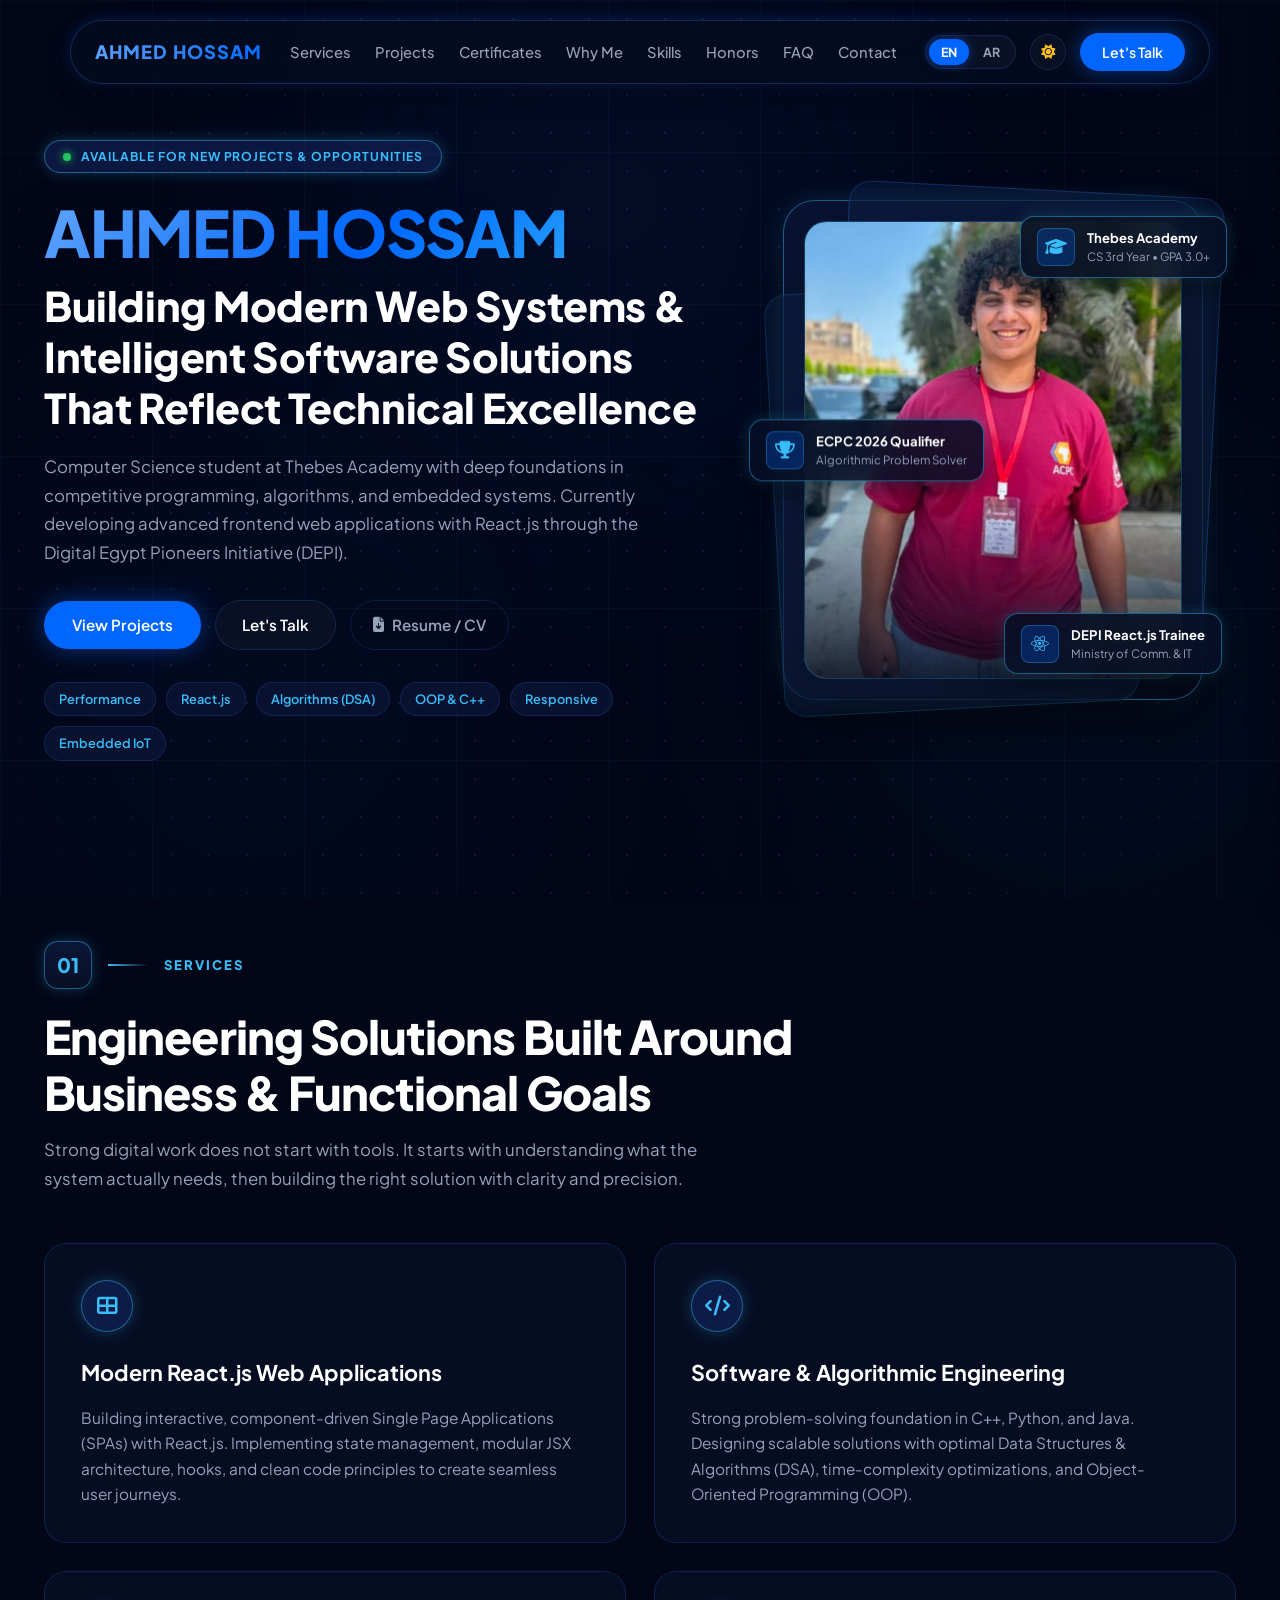
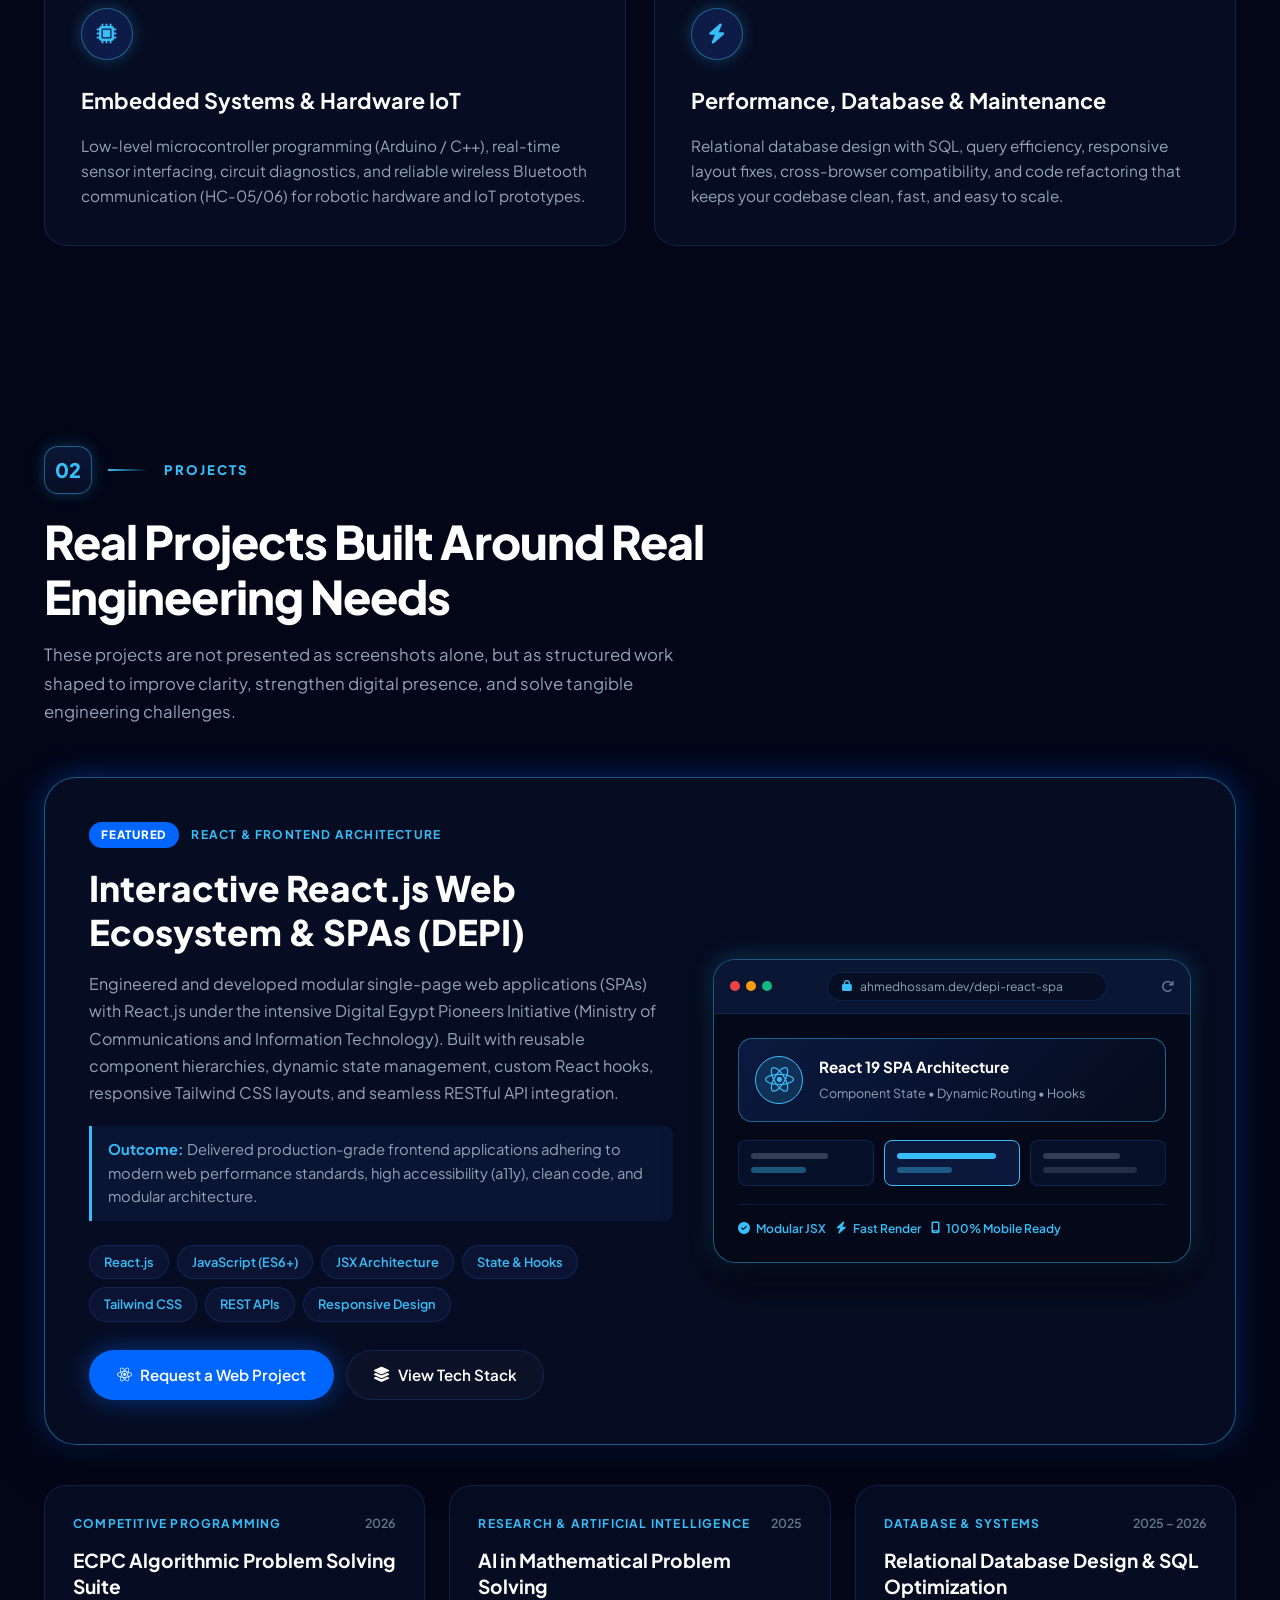
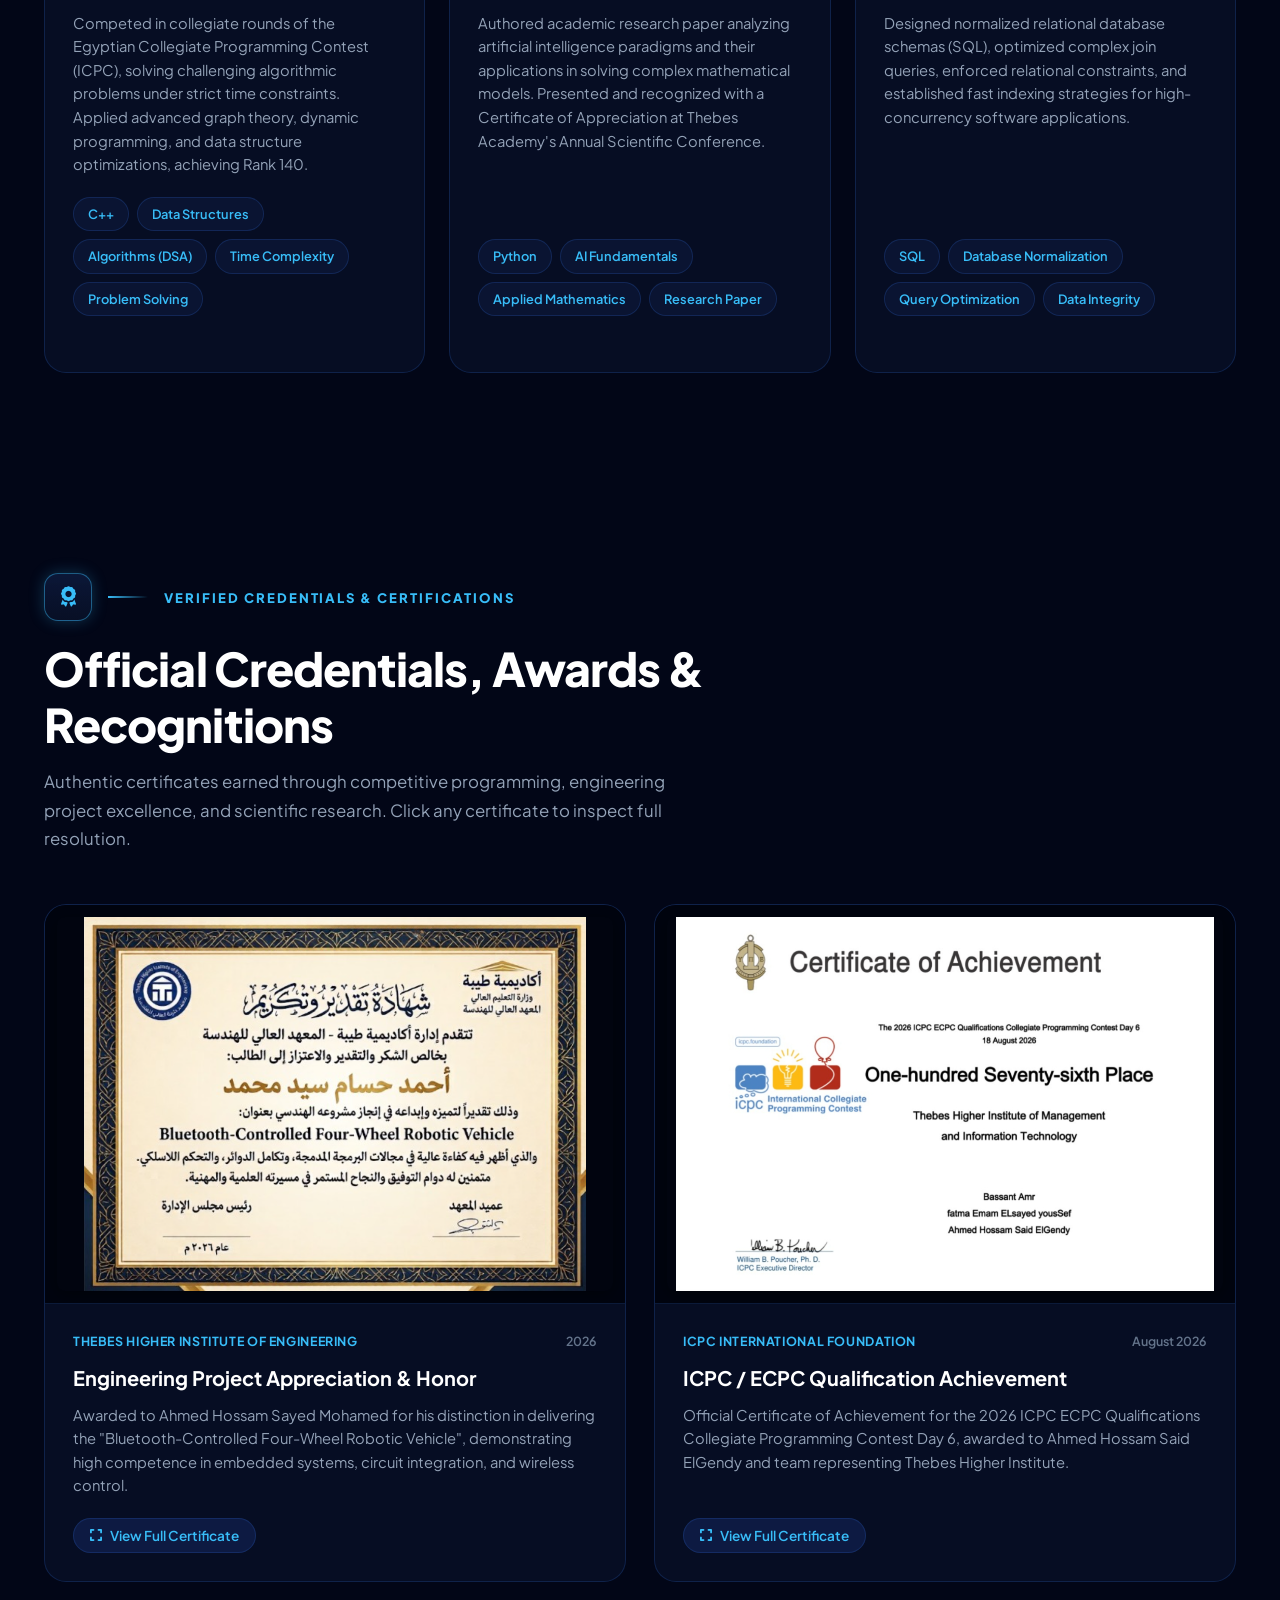
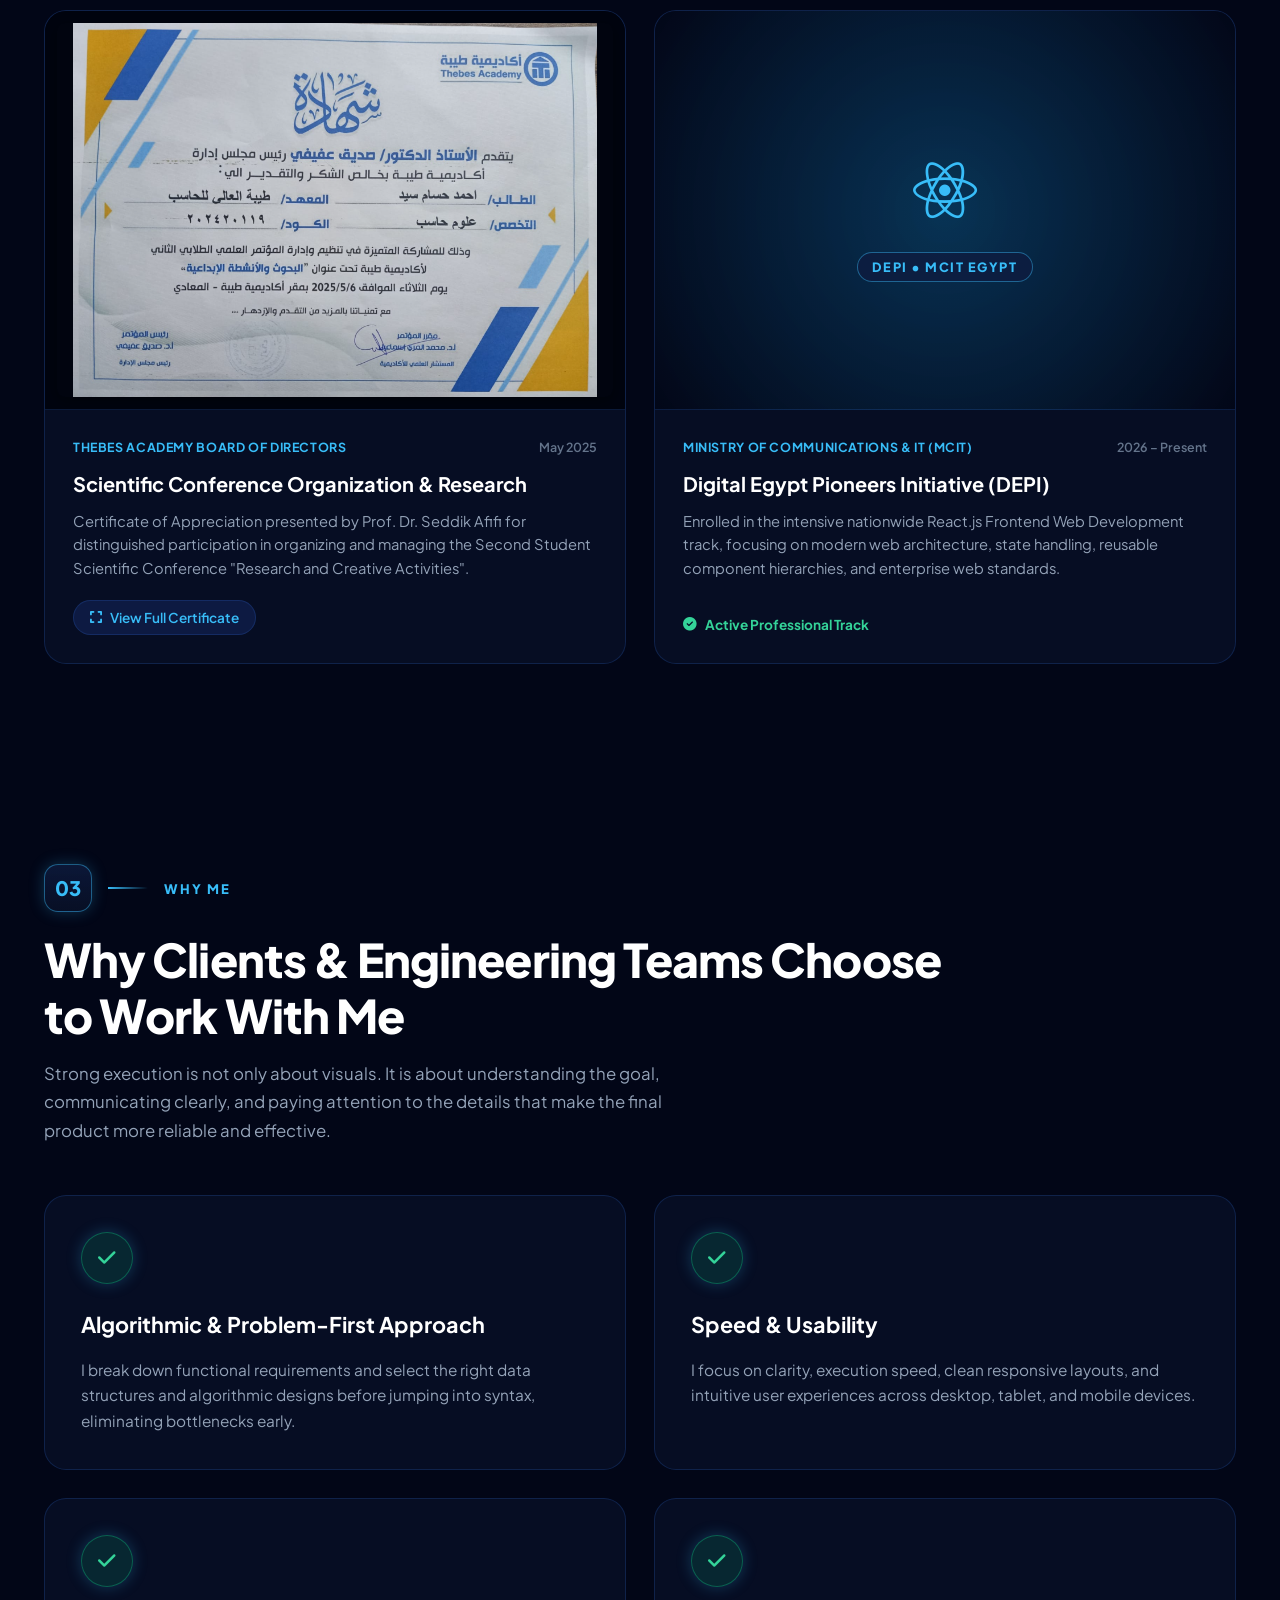
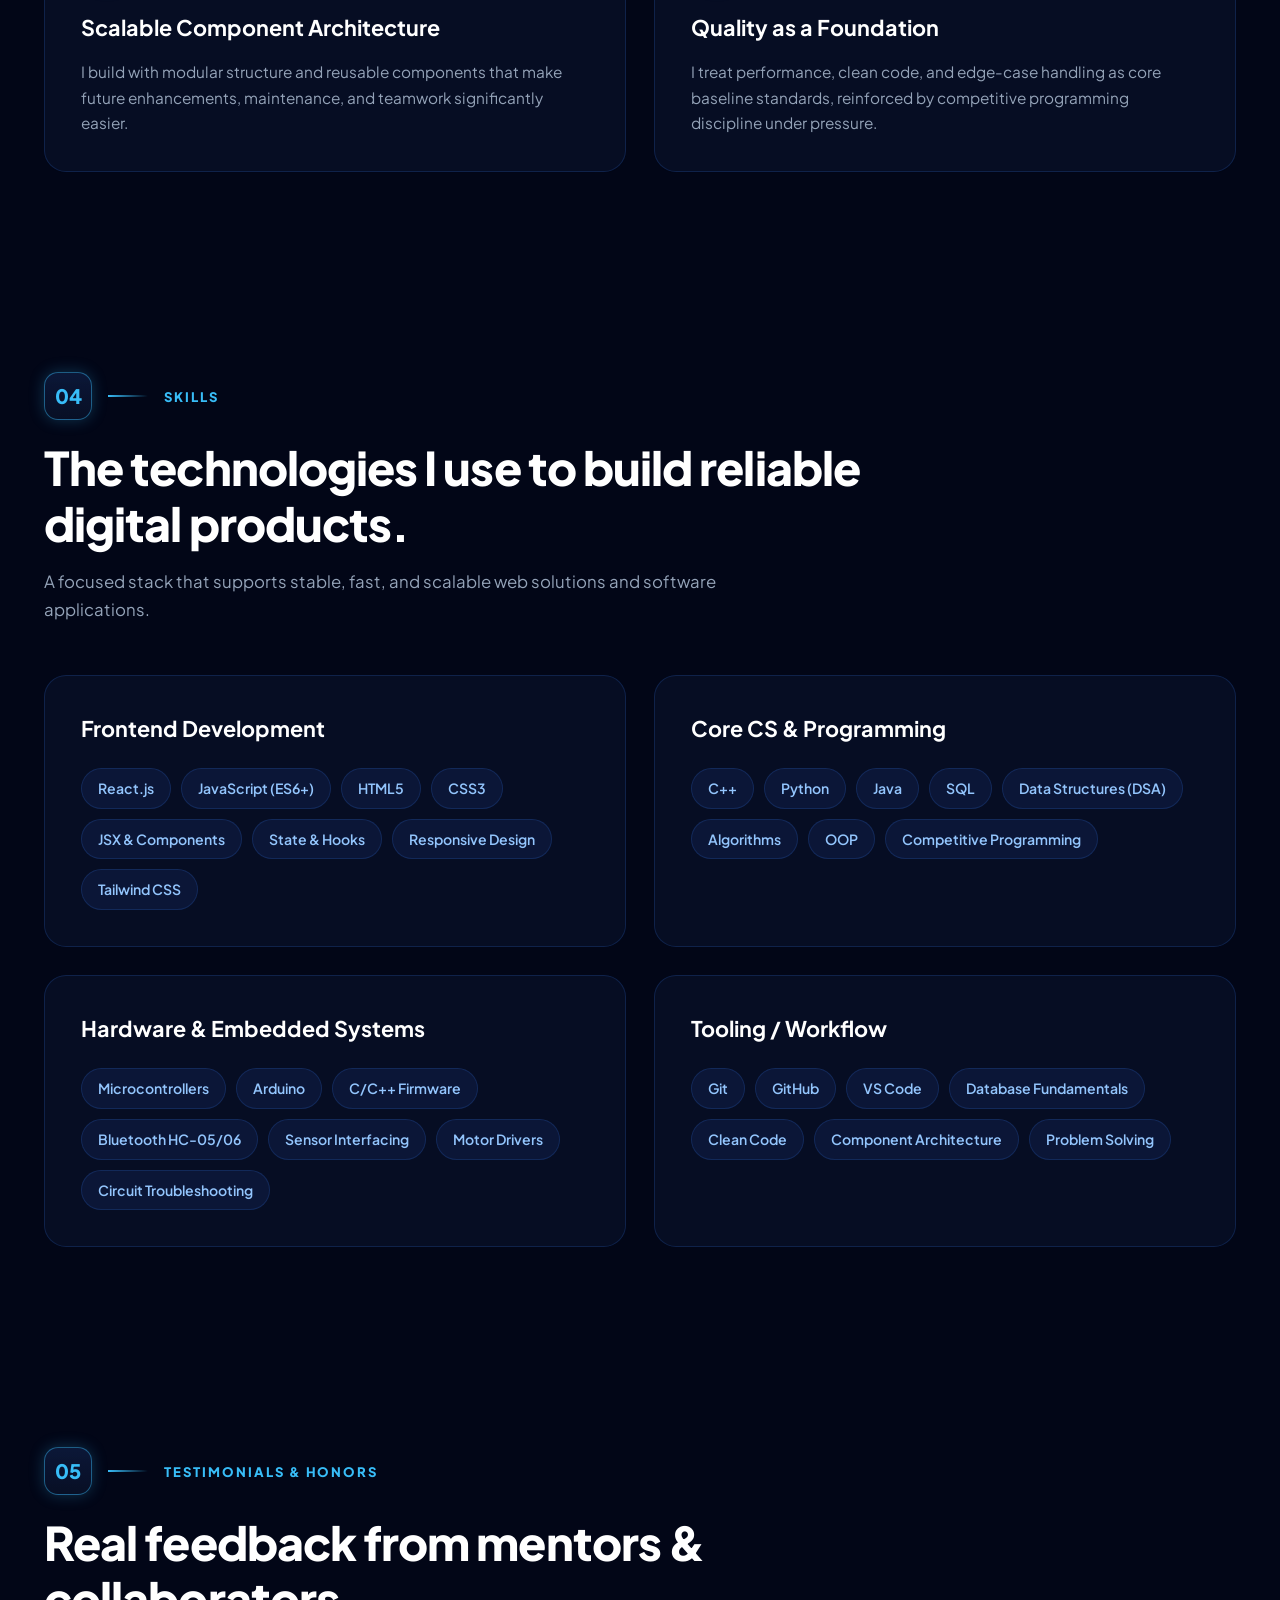
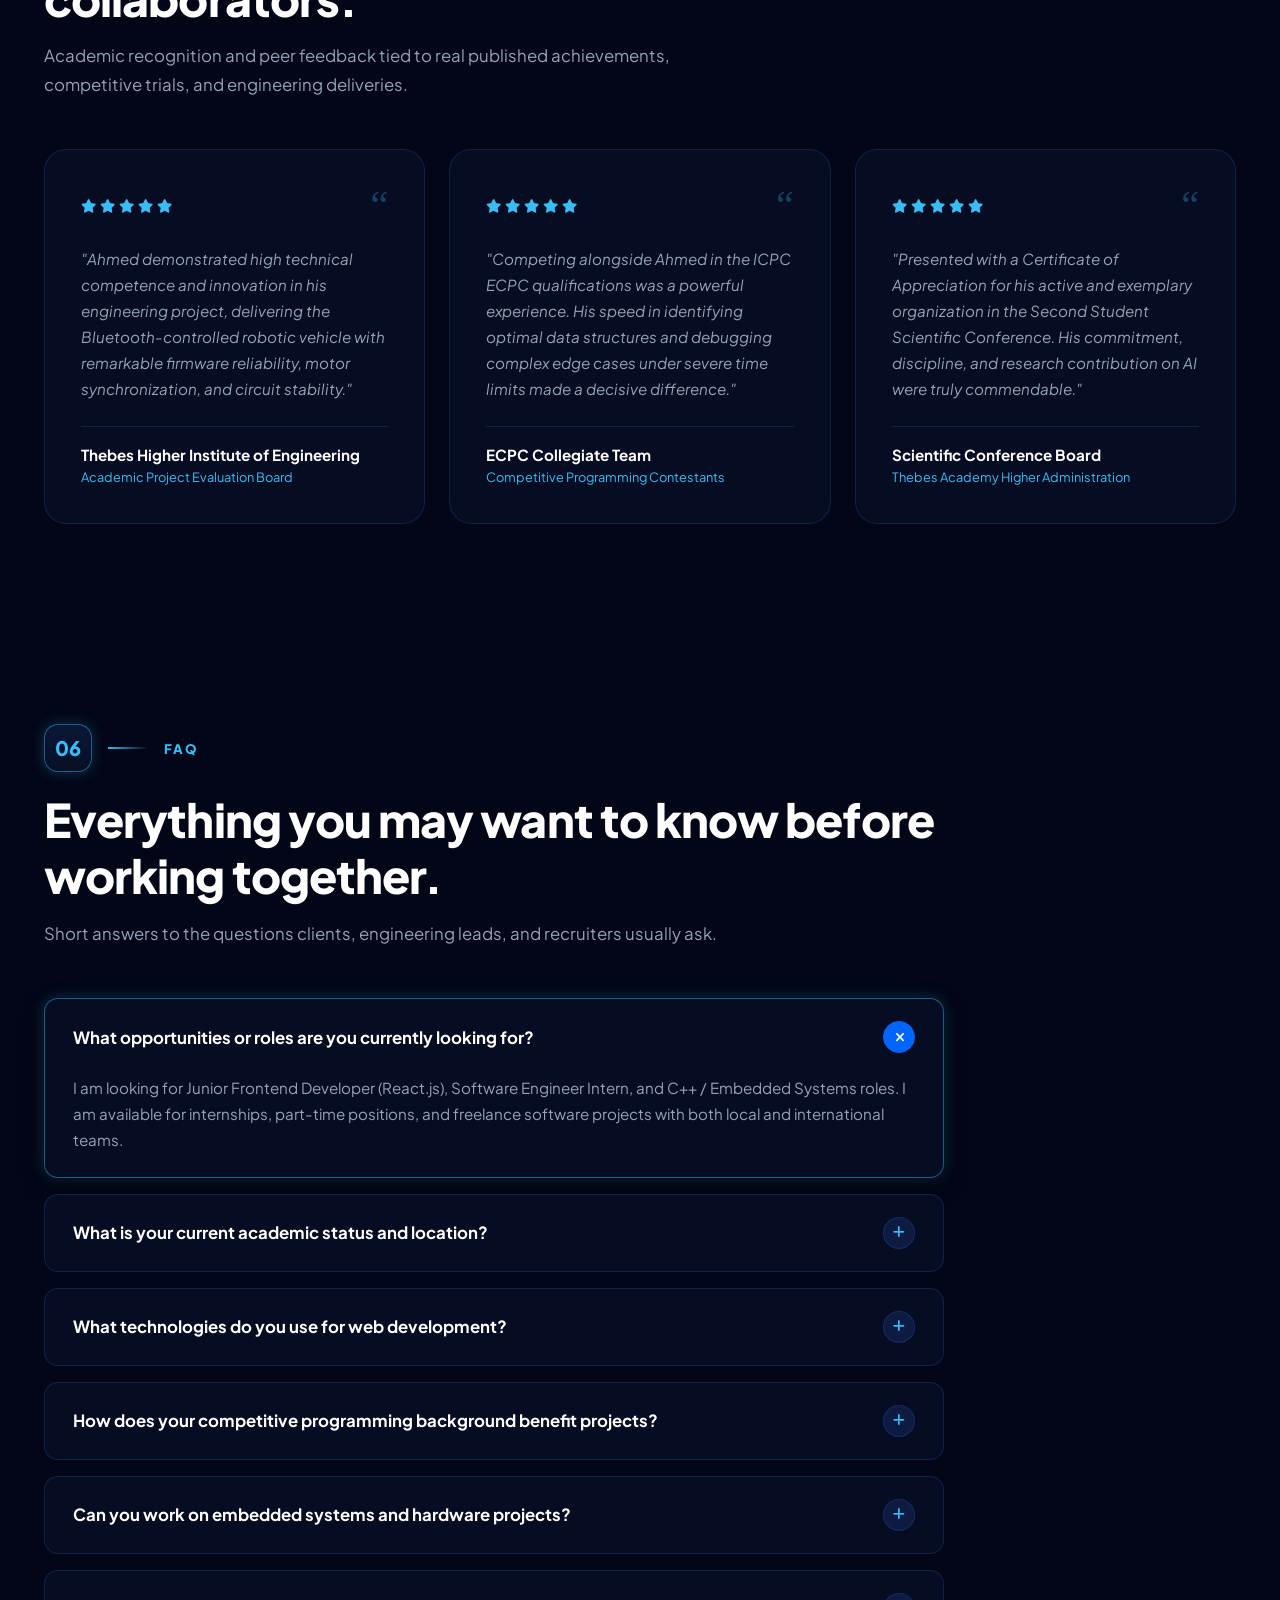
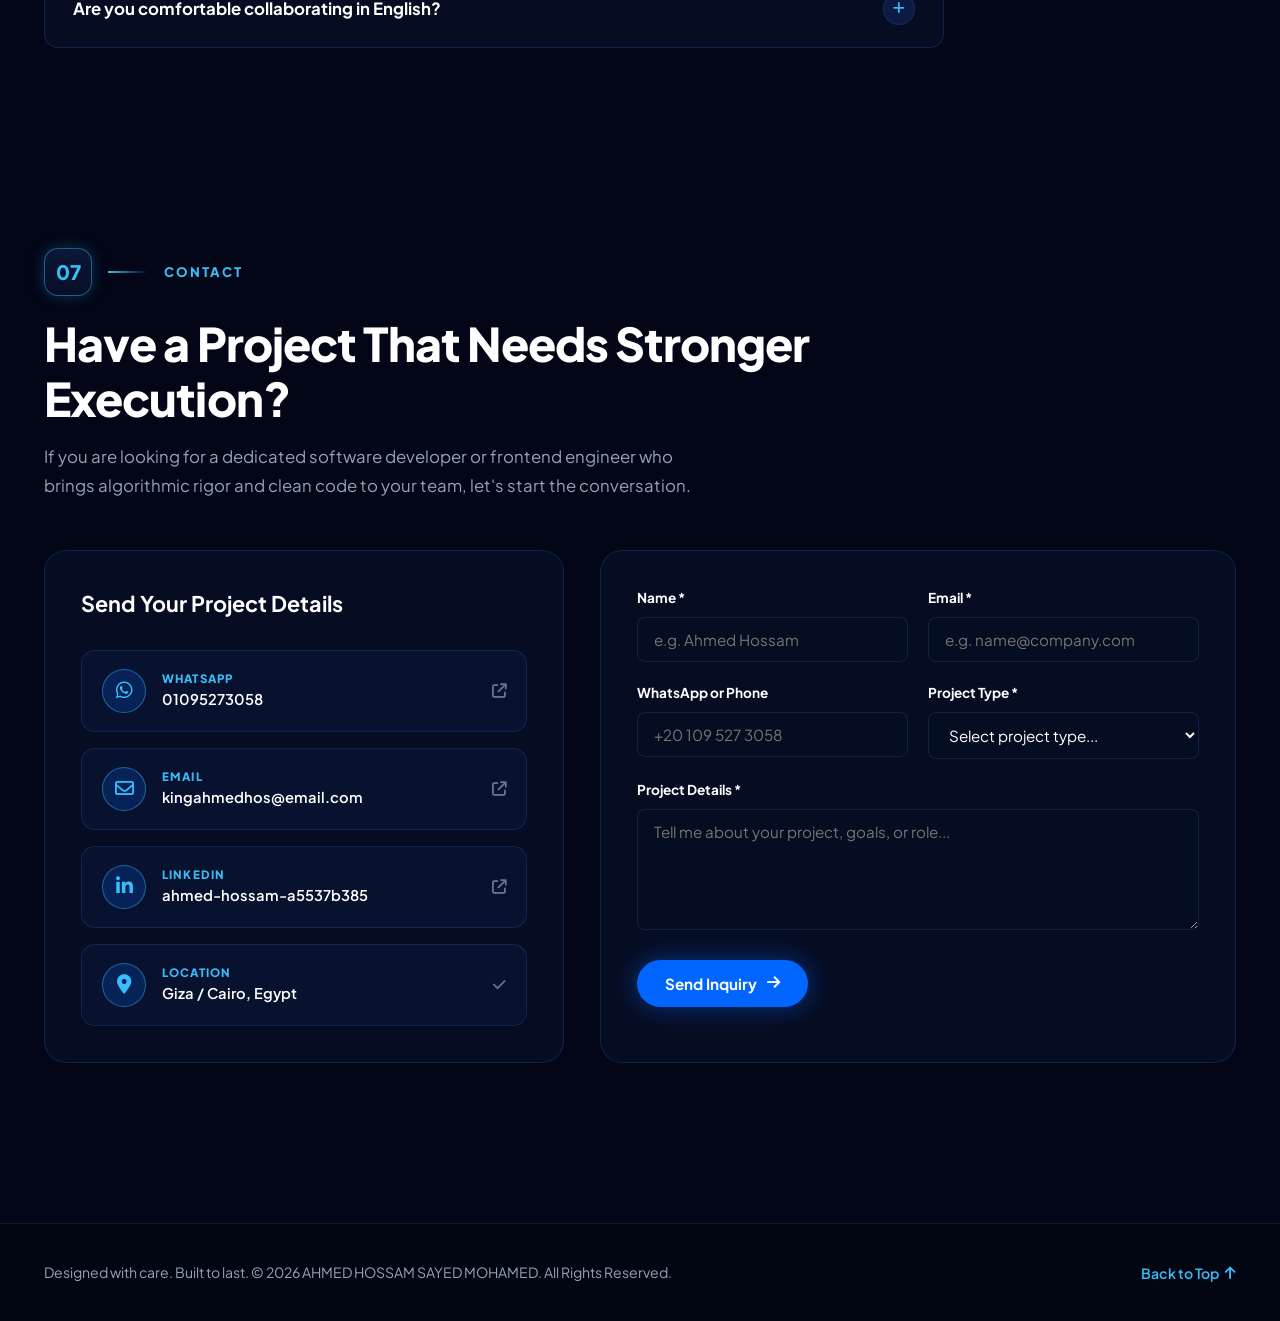
==== commit b51510d1: "init" ====
--- a/index.html
+++ b/index.html
@@ -268,85 +268,105 @@
           </p>
         </div>
 
-        <!-- Featured Project 1: Bluetooth Robotic Vehicle (Horizontal Hero Card) -->
+        <!-- Featured Project 1: DEPI React.js Web Ecosystem (Replacing Car project which is in Certificates below) -->
         <div class="featured-project-card">
           <div class="featured-project-content">
             <div class="project-badge-row">
               <span class="badge-featured" data-i18n="proj_badge_featured">FEATURED</span>
-              <span class="badge-category" data-i18n="proj1_category">EMBEDDED SYSTEMS & ROBOTICS</span>
-            </div>
-
-            <h3 class="featured-title" data-i18n="proj1_title">Bluetooth-Controlled Four-Wheel Robotic Vehicle</h3>
+              <span class="badge-category" data-i18n="proj1_category">REACT & FRONTEND ARCHITECTURE</span>
+            </div>
+
+            <h3 class="featured-title" data-i18n="proj1_title">Interactive React.js Web Ecosystem & SPAs (DEPI)</h3>
             <p class="featured-text" data-i18n="proj1_desc">
-              Engineered and programmed an autonomous 4-wheel robotic vehicle controlled remotely in real-time via a custom mobile application. Developed low-level microcontroller firmware in C++ for directional motor control, sensor integration, and reliable wireless Bluetooth communication (HC-05/06) with ultra-low latency.
+              Engineered and developed modular single-page web applications (SPAs) with React.js under the intensive Digital Egypt Pioneers Initiative (Ministry of Communications and Information Technology). Built with reusable component hierarchies, dynamic state management, custom React hooks, responsive Tailwind CSS layouts, and seamless RESTful API integration.
             </p>
 
             <div class="featured-outcome">
               <strong data-i18n="proj1_outcome_label">Outcome:</strong>
-              <span data-i18n="proj1_outcome_text">Awarded an Official Certificate of Appreciation & Honor by Thebes Higher Institute of Engineering for outstanding engineering competence in embedded programming and circuit integration.</span>
+              <span data-i18n="proj1_outcome_text">Delivered production-grade frontend applications adhering to modern web performance standards, high accessibility (a11y), clean code, and modular architecture.</span>
             </div>
 
             <!-- Tech Stack Pills -->
-            <div class="project-tags">
-              <span class="tag-pill">Arduino</span>
-              <span class="tag-pill">C++</span>
-              <span class="tag-pill">Bluetooth HC-05/06</span>
-              <span class="tag-pill">Motor Driver L298N</span>
-              <span class="tag-pill">Microcontrollers</span>
-              <span class="tag-pill">Sensors</span>
-            </div>
-
-            <!-- Action Buttons -->
-            <div class="featured-actions">
-              <button type="button" class="btn-primary open-cert-btn" data-cert="robotics" data-i18n="btn_view_cert">
-                <i class="fa-solid fa-award"></i> View Official Certificate
-              </button>
-              <a href="#certificates" class="btn-secondary" data-i18n="btn_project_details">
-                <i class="fa-solid fa-arrow-down"></i> Details in Portfolio
-              </a>
-            </div>
-          </div>
-
-          <!-- Featured Project Visual Preview -->
-          <div class="featured-project-preview">
-            <div class="preview-card-inner">
-              <img src="cert-robotics.png" alt="Robotic Vehicle Certificate of Honor" class="preview-img" />
-              <div class="preview-badge-overlay">
-                <span class="overlay-tag"><i class="fa-solid fa-certificate"></i> Certified Engineering Distinction</span>
-              </div>
-            </div>
-          </div>
-        </div>
-
-        <!-- 3 Secondary Projects Grid -->
-        <div class="projects-subgrid">
-          <!-- Project 2: DEPI React.js Web Ecosystem -->
-          <div class="project-subcard">
-            <div class="subcard-header">
-              <span class="badge-category" data-i18n="proj2_category">FRONTEND WEB DEVELOPMENT</span>
-              <span class="project-date">2026 – Present</span>
-            </div>
-            <h3 class="subcard-title" data-i18n="proj2_title">Interactive React.js Web Applications (DEPI)</h3>
-            <p class="subcard-desc" data-i18n="proj2_desc">
-              Building responsive, high-performance Single Page Applications under the Digital Egypt Pioneers Initiative (Ministry of Communications and Information Technology). Implementing reusable component architecture, JSX, props, state hooks, and client-side routing.
-            </p>
             <div class="project-tags">
               <span class="tag-pill">React.js</span>
               <span class="tag-pill">JavaScript (ES6+)</span>
-              <span class="tag-pill">HTML5</span>
-              <span class="tag-pill">CSS3</span>
+              <span class="tag-pill">JSX Architecture</span>
+              <span class="tag-pill">State & Hooks</span>
+              <span class="tag-pill">Tailwind CSS</span>
+              <span class="tag-pill">REST APIs</span>
               <span class="tag-pill">Responsive Design</span>
             </div>
-          </div>
-
-          <!-- Project 3: ECPC Competitive Programming Hub -->
+
+            <!-- Action Buttons -->
+            <div class="featured-actions">
+              <a href="#contact" class="btn-primary" data-i18n="btn_request_web">
+                <i class="fa-brands fa-react"></i> Request a Web Project
+              </a>
+              <a href="#skills" class="btn-secondary" data-i18n="btn_view_stack">
+                <i class="fa-solid fa-layer-group"></i> View Tech Stack
+              </a>
+            </div>
+          </div>
+
+          <!-- Featured Project Visual Preview: Modern React App Window Mockup -->
+          <div class="featured-project-preview">
+            <div class="react-mockup-window">
+              <div class="mockup-header">
+                <div class="mockup-dots">
+                  <span class="dot dot-red"></span>
+                  <span class="dot dot-yellow"></span>
+                  <span class="dot dot-green"></span>
+                </div>
+                <div class="mockup-address-bar">
+                  <i class="fa-solid fa-lock"></i>
+                  <span>ahmedhossam.dev/depi-react-spa</span>
+                </div>
+                <div class="mockup-header-action"><i class="fa-solid fa-arrow-rotate-right"></i></div>
+              </div>
+              <div class="mockup-body">
+                <div class="mockup-hero-preview">
+                  <div class="mockup-atom-badge">
+                    <i class="fa-brands fa-react"></i>
+                  </div>
+                  <div class="mockup-badge-text">
+                    <strong>React 19 SPA Architecture</strong>
+                    <span>Component State • Dynamic Routing • Hooks</span>
+                  </div>
+                </div>
+                <div class="mockup-grid-preview">
+                  <div class="mockup-mini-card">
+                    <div class="mini-bar bar-1"></div>
+                    <div class="mini-bar bar-2"></div>
+                  </div>
+                  <div class="mockup-mini-card active-card">
+                    <div class="mini-bar bar-active"></div>
+                    <div class="mini-bar bar-2"></div>
+                  </div>
+                  <div class="mockup-mini-card">
+                    <div class="mini-bar bar-1"></div>
+                    <div class="mini-bar bar-3"></div>
+                  </div>
+                </div>
+                <div class="mockup-footer-tags">
+                  <span class="m-tag"><i class="fa-solid fa-circle-check"></i> Modular JSX</span>
+                  <span class="m-tag"><i class="fa-solid fa-bolt"></i> Fast Render</span>
+                  <span class="m-tag"><i class="fa-solid fa-mobile-screen"></i> 100% Mobile Ready</span>
+                </div>
+              </div>
+            </div>
+          </div>
+        </div>
+
+        <!-- 3 Secondary Projects Grid -->
+        <div class="projects-subgrid">
+          <!-- Project 2: ECPC Competitive Programming Hub -->
           <div class="project-subcard">
             <div class="subcard-header">
-              <span class="badge-category" data-i18n="proj3_category">COMPETITIVE PROGRAMMING</span>
+              <span class="badge-category" data-i18n="proj2_category">COMPETITIVE PROGRAMMING</span>
               <span class="project-date">2026</span>
             </div>
-            <h3 class="subcard-title" data-i18n="proj3_title">ECPC Algorithmic Problem Solving Suite</h3>
-            <p class="subcard-desc" data-i18n="proj3_desc">
+            <h3 class="subcard-title" data-i18n="proj2_title">ECPC Algorithmic Problem Solving Suite</h3>
+            <p class="subcard-desc" data-i18n="proj2_desc">
               Competed in collegiate rounds of the Egyptian Collegiate Programming Contest (ICPC), solving challenging algorithmic problems under strict time constraints. Applied advanced graph theory, dynamic programming, and data structure optimizations, achieving Rank 140.
             </p>
             <div class="project-tags">
@@ -358,14 +378,14 @@
             </div>
           </div>
 
-          <!-- Project 4: Academic AI Research -->
+          <!-- Project 3: Academic AI Research -->
           <div class="project-subcard">
             <div class="subcard-header">
-              <span class="badge-category" data-i18n="proj4_category">RESEARCH & ARTIFICIAL INTELLIGENCE</span>
+              <span class="badge-category" data-i18n="proj3_category">RESEARCH & ARTIFICIAL INTELLIGENCE</span>
               <span class="project-date">2025</span>
             </div>
-            <h3 class="subcard-title" data-i18n="proj4_title">AI in Mathematical Problem Solving</h3>
-            <p class="subcard-desc" data-i18n="proj4_desc">
+            <h3 class="subcard-title" data-i18n="proj3_title">AI in Mathematical Problem Solving</h3>
+            <p class="subcard-desc" data-i18n="proj3_desc">
               Authored academic research paper analyzing artificial intelligence paradigms and their applications in solving complex mathematical models. Presented and recognized with a Certificate of Appreciation at Thebes Academy's Annual Scientific Conference.
             </p>
             <div class="project-tags">
@@ -373,6 +393,24 @@
               <span class="tag-pill">AI Fundamentals</span>
               <span class="tag-pill">Applied Mathematics</span>
               <span class="tag-pill">Research Paper</span>
+            </div>
+          </div>
+
+          <!-- Project 4: Database & SQL Architecture -->
+          <div class="project-subcard">
+            <div class="subcard-header">
+              <span class="badge-category" data-i18n="proj4_category">DATABASE & SYSTEMS</span>
+              <span class="project-date">2025 – 2026</span>
+            </div>
+            <h3 class="subcard-title" data-i18n="proj4_title">Relational Database Design & SQL Optimization</h3>
+            <p class="subcard-desc" data-i18n="proj4_desc">
+              Designed normalized relational database schemas (SQL), optimized complex join queries, enforced relational constraints, and established fast indexing strategies for high-concurrency software applications.
+            </p>
+            <div class="project-tags">
+              <span class="tag-pill">SQL</span>
+              <span class="tag-pill">Database Normalization</span>
+              <span class="tag-pill">Query Optimization</span>
+              <span class="tag-pill">Data Integrity</span>
             </div>
           </div>
         </div>
--- a/styles.css
+++ b/styles.css
@@ -664,12 +664,15 @@
 .portrait-glass-card {
   position: relative;
   width: 100%;
-  max-width: 440px;
-  height: 520px;
+  max-width: 420px;
+  aspect-ratio: 4 / 5;
+  height: auto;
+  min-height: 380px;
+  max-height: 500px;
   background: linear-gradient(145deg, rgba(10, 22, 54, 0.75) 0%, rgba(4, 10, 26, 0.9) 100%);
   border: 1px solid var(--border-glow);
   border-radius: var(--radius-xl);
-  padding: 24px;
+  padding: 20px;
   box-shadow: 
     0 25px 50px -12px rgba(0, 0, 0, 0.8),
     0 0 30px -5px var(--accent-cyan-glow);
@@ -678,6 +681,7 @@
   justify-content: center;
   align-items: center;
   backdrop-filter: blur(20px);
+  box-sizing: border-box;
 }
 
 .card-glow-core {
@@ -705,7 +709,7 @@
   width: 100%;
   height: 100%;
   object-fit: cover;
-  object-position: top center;
+  object-position: center 15%;
   transition: transform var(--transition-normal);
 }
 
@@ -1077,6 +1081,157 @@
 
 .featured-project-preview {
   position: relative;
+}
+
+/* --- REACT APP WINDOW MOCKUP PREVIEW --- */
+.react-mockup-window {
+  background: rgba(4, 10, 26, 0.95);
+  border: 1px solid var(--border-glow);
+  border-radius: var(--radius-lg);
+  overflow: hidden;
+  box-shadow: 0 20px 45px rgba(0, 0, 0, 0.7), 0 0 25px var(--accent-cyan-glow);
+  display: flex;
+  flex-direction: column;
+}
+
+.mockup-header {
+  background: rgba(14, 28, 64, 0.7);
+  border-bottom: 1px solid var(--border-subtle);
+  padding: 12px 16px;
+  display: flex;
+  align-items: center;
+  justify-content: space-between;
+  gap: 12px;
+}
+
+.mockup-dots {
+  display: flex;
+  gap: 6px;
+}
+
+.mockup-dots .dot {
+  width: 10px;
+  height: 10px;
+  border-radius: 50%;
+}
+
+.dot-red { background: #ef4444; }
+.dot-yellow { background: #f59e0b; }
+.dot-green { background: #10b981; }
+
+.mockup-address-bar {
+  background: rgba(6, 14, 34, 0.85);
+  border: 1px solid var(--border-subtle);
+  border-radius: var(--radius-pill);
+  padding: 4px 14px;
+  font-size: 0.75rem;
+  color: var(--text-secondary);
+  display: flex;
+  align-items: center;
+  gap: 8px;
+  flex-grow: 1;
+  max-width: 280px;
+}
+
+.mockup-address-bar i {
+  color: var(--accent-cyan);
+  font-size: 0.7rem;
+}
+
+.mockup-header-action {
+  color: var(--text-muted);
+  font-size: 0.8rem;
+}
+
+.mockup-body {
+  padding: 24px;
+  display: flex;
+  flex-direction: column;
+  gap: 18px;
+}
+
+.mockup-hero-preview {
+  display: flex;
+  align-items: center;
+  gap: 16px;
+  background: linear-gradient(135deg, rgba(30, 58, 138, 0.35) 0%, rgba(6, 14, 34, 0.6) 100%);
+  border: 1px solid var(--border-glow);
+  border-radius: var(--radius-md);
+  padding: 16px;
+}
+
+.mockup-atom-badge {
+  width: 48px;
+  height: 48px;
+  border-radius: 50%;
+  background: rgba(56, 189, 248, 0.15);
+  border: 1px solid var(--accent-cyan);
+  display: flex;
+  align-items: center;
+  justify-content: center;
+  color: var(--accent-cyan);
+  font-size: 1.8rem;
+  animation: spinSlow 12s linear infinite;
+  flex-shrink: 0;
+}
+
+.mockup-badge-text strong {
+  display: block;
+  font-size: 0.95rem;
+  color: #ffffff;
+}
+
+.mockup-badge-text span {
+  font-size: 0.78rem;
+  color: var(--text-secondary);
+}
+
+.mockup-grid-preview {
+  display: grid;
+  grid-template-columns: repeat(3, 1fr);
+  gap: 10px;
+}
+
+.mockup-mini-card {
+  background: rgba(15, 29, 66, 0.4);
+  border: 1px solid var(--border-subtle);
+  border-radius: var(--radius-sm);
+  padding: 12px;
+  display: flex;
+  flex-direction: column;
+  gap: 8px;
+}
+
+.mockup-mini-card.active-card {
+  border-color: var(--accent-cyan);
+  background: rgba(30, 58, 138, 0.3);
+}
+
+.mini-bar {
+  height: 6px;
+  border-radius: 4px;
+}
+
+.bar-1 { width: 70%; background: rgba(148, 163, 184, 0.3); }
+.bar-2 { width: 50%; background: rgba(56, 189, 248, 0.4); }
+.bar-3 { width: 85%; background: rgba(148, 163, 184, 0.2); }
+.bar-active { width: 90%; background: var(--accent-cyan); }
+
+.mockup-footer-tags {
+  display: flex;
+  flex-wrap: wrap;
+  gap: 10px;
+  border-top: 1px solid var(--border-subtle);
+  padding-top: 14px;
+}
+
+.m-tag {
+  font-size: 0.75rem;
+  font-weight: 600;
+  color: var(--accent-cyan);
+  display: inline-flex;
+  align-items: center;
+  gap: 6px;
 }
 
 .preview-card-inner {
@@ -1196,17 +1351,25 @@
 
 .cert-thumbnail-wrapper {
   position: relative;
-  height: 220px;
-  background: #020617;
+  aspect-ratio: 16 / 11;
+  height: auto;
+  min-height: 200px;
+  background: #01040f;
   overflow: hidden;
   cursor: pointer;
+  display: flex;
+  align-items: center;
+  justify-content: center;
+  padding: 12px;
+  border-bottom: 1px solid var(--border-subtle);
 }
 
 .cert-thumb {
   width: 100%;
   height: 100%;
-  object-fit: cover;
-  object-position: top center;
+  object-fit: contain;
+  border-radius: var(--radius-sm);
+  box-shadow: 0 4px 15px rgba(0, 0, 0, 0.4);
   transition: transform var(--transition-normal);
 }
 
@@ -1850,7 +2013,7 @@
 }
 
 
-/* --- RESPONSIVE BREAKPOINTS --- */
+/* --- RESPONSIVE BREAKPOINTS (Mobile-First Polish) --- */
 @media (max-width: 1024px) {
   .hero-container {
     grid-template-columns: 1fr;
@@ -1889,12 +2052,99 @@
 }
 
 @media (max-width: 868px) {
+  /* Fix Mobile Header */
+  .header-nav-wrapper {
+    top: 10px;
+    padding: 0 12px;
+    width: 100%;
+    box-sizing: border-box;
+  }
+
+  .nav-pill {
+    height: 52px;
+    padding: 0 14px;
+    width: 100%;
+    box-sizing: border-box;
+    justify-content: space-between;
+  }
+
+  .nav-brand .brand-text {
+    font-size: 0.92rem;
+    white-space: nowrap;
+    letter-spacing: 0.02em;
+  }
+
   .nav-links {
     display: none;
   }
 
+  .nav-actions {
+    gap: 8px;
+  }
+
+  /* CRITICAL: Hide the bulky CTA button on mobile so header fits cleanly */
+  .nav-actions .btn-talk {
+    display: none !important;
+  }
+
+  .lang-switch-group {
+    padding: 2px 4px;
+  }
+
+  .lang-btn {
+    padding: 4px 8px;
+    font-size: 0.72rem;
+  }
+
+  .theme-toggle-btn {
+    width: 32px;
+    height: 32px;
+    font-size: 0.8rem;
+  }
+
   .mobile-menu-toggle {
     display: flex;
+    align-items: center;
+    justify-content: center;
+    width: 34px;
+    height: 34px;
+    padding: 6px;
+    cursor: pointer;
+  }
+
+  /* Hero Section on Mobile */
+  .hero-section {
+    padding-top: 90px;
+    padding-bottom: 50px;
+    min-height: auto;
+  }
+
+  .hero-visual {
+    width: 100%;
+    margin-top: 20px;
+  }
+
+  /* Prevent side overflow from decorative cards */
+  .glass-plate {
+    display: none !important;
+  }
+
+  .floating-badge {
+    display: none !important;
+  }
+
+  /* Fix Portrait Image on Mobile */
+  .portrait-glass-card {
+    max-width: 310px;
+    min-height: 350px;
+    aspect-ratio: 4 / 5;
+    padding: 14px;
+    margin: 0 auto;
+  }
+
+  .portrait-img {
+    object-fit: cover;
+    object-position: center 15%;
   }
 
   .cards-grid-2x2 {
@@ -1905,42 +2155,181 @@
     grid-template-columns: 1fr;
   }
 
-  .hero-visual {
-    width: 100%;
-  }
-
-  .portrait-glass-card {
-    max-width: 360px;
-    height: 440px;
-  }
-
-  .floating-badge {
-    display: none; /* Hide floating badges on smaller screens for cleaner view */
+  /* Fix Certificate Images on Mobile */
+  .cert-thumbnail-wrapper {
+    aspect-ratio: 16 / 11;
+    min-height: 190px;
+    padding: 10px;
+  }
+
+  .cert-thumb {
+    object-fit: contain;
+  }
+
+  /* Fix Certificate Lightbox on Mobile */
+  .cert-modal-dialog {
+    width: 95vw;
+    max-width: 850px;
+    max-height: 92vh;
+    border-radius: var(--radius-lg);
+  }
+
+  .modal-cert-image {
+    max-width: 100%;
+    max-height: 55vh;
+    object-fit: contain;
+  }
+
+  .cert-modal-details {
+    padding: 16px;
+  }
+
+  .featured-project-card {
+    padding: 24px;
+    grid-template-columns: 1fr;
+    gap: 24px;
+  }
+
+  .tech-card {
+    padding: 24px;
   }
 }
 
 @media (max-width: 640px) {
+  .container {
+    padding-left: 16px;
+    padding-right: 16px;
+  }
+
   .form-row {
     grid-template-columns: 1fr;
   }
 
   .hero-name {
-    font-size: 2.2rem;
+    font-size: 2.1rem;
   }
 
   .hero-headline {
-    font-size: 1.6rem;
+    font-size: 1.5rem;
   }
 
   .section-title {
-    font-size: 1.75rem;
-  }
-
-  .featured-project-card {
-    padding: 24px;
-  }
-
-  .tech-card {
-    padding: 24px;
-  }
-}
+    font-size: 1.65rem;
+  }
+
+  .mockup-grid-preview {
+    grid-template-columns: 1fr;
+  }
+
+  .featured-actions {
+    flex-direction: column;
+    width: 100%;
+  }
+
+  .featured-actions .btn-primary,
+  .featured-actions .btn-secondary {
+    width: 100%;
+    justify-content: center;
+    text-align: center;
+  }
+}
+
+@media (max-width: 480px) {
+  /* Ultra-compact mobile header for small phones (iPhone SE, etc.) */
+  .header-nav-wrapper {
+    top: 6px;
+    padding: 0 8px;
+  }
+
+  .nav-pill {
+    height: 48px;
+    padding: 0 10px;
+  }
+
+  .nav-brand .brand-text {
+    font-size: 0.82rem;
+  }
+
+  .nav-actions {
+    gap: 6px;
+  }
+
+  .lang-btn {
+    padding: 3px 6px;
+    font-size: 0.68rem;
+  }
+
+  .theme-toggle-btn {
+    width: 28px;
+    height: 28px;
+    font-size: 0.75rem;
+  }
+
+  .mobile-menu-toggle {
+    width: 30px;
+    height: 30px;
+  }
+
+  .hero-section {
+    padding-top: 85px;
+    padding-bottom: 40px;
+  }
+
+  .hero-name {
+    font-size: 1.85rem;
+  }
+
+  .hero-headline {
+    font-size: 1.35rem;
+  }
+
+  .hero-buttons {
+    flex-direction: column;
+    width: 100%;
+    gap: 10px;
+  }
+
+  .hero-buttons .btn-primary,
+  .hero-buttons .btn-secondary,
+  .hero-buttons .btn-outline {
+    width: 100%;
+    justify-content: center;
+    text-align: center;
+  }
+
+  .portrait-glass-card {
+    max-width: 270px;
+    min-height: 320px;
+    padding: 12px;
+  }
+
+  .section-number {
+    width: 40px;
+    height: 40px;
+    font-size: 1rem;
+  }
+
+  .section-title {
+    font-size: 1.45rem;
+  }
+
+  .contact-channels-card,
+  .contact-form-card {
+    padding: 18px;
+  }
+
+  .channel-item {
+    padding: 12px 14px;
+    gap: 12px;
+  }
+
+  .channel-icon-box {
+    width: 38px;
+    height: 38px;
+    font-size: 1rem;
+  }
+
+  .btn-submit {
+    width: 100%;
+  }
+}
